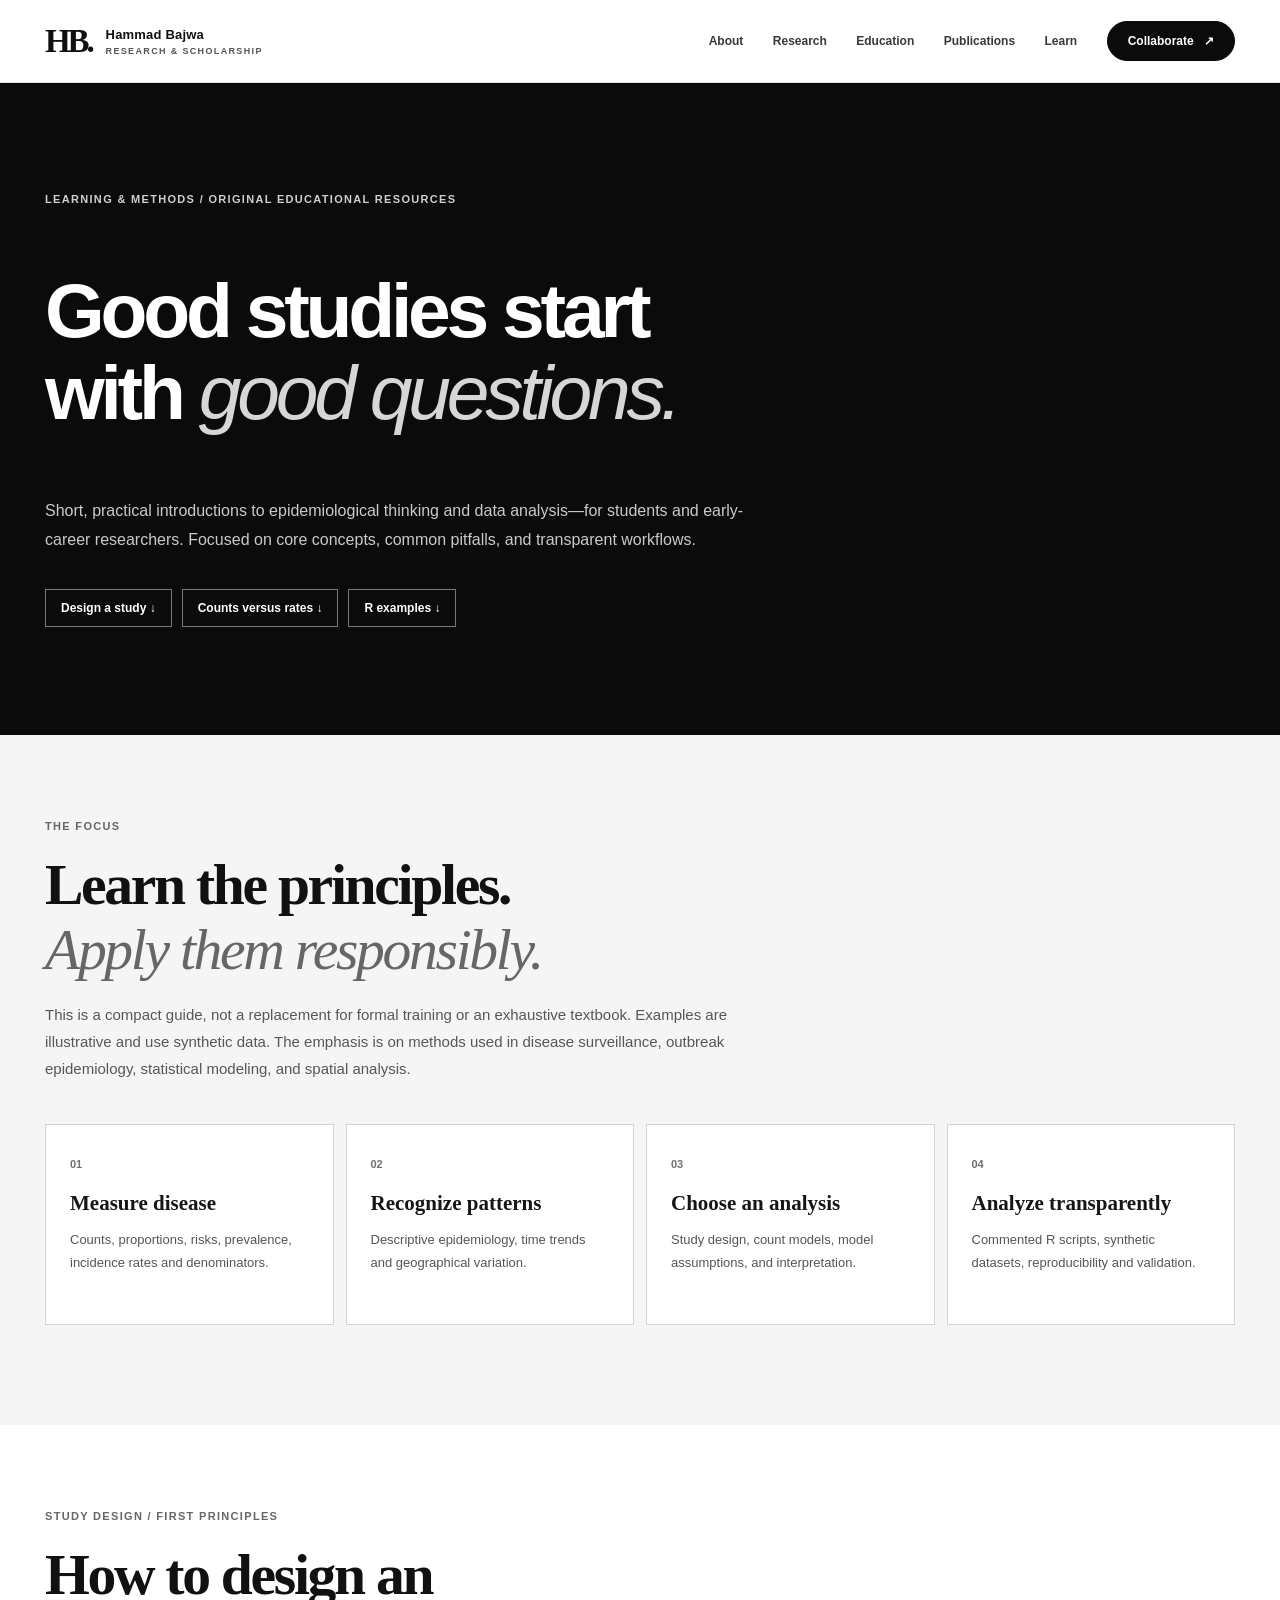
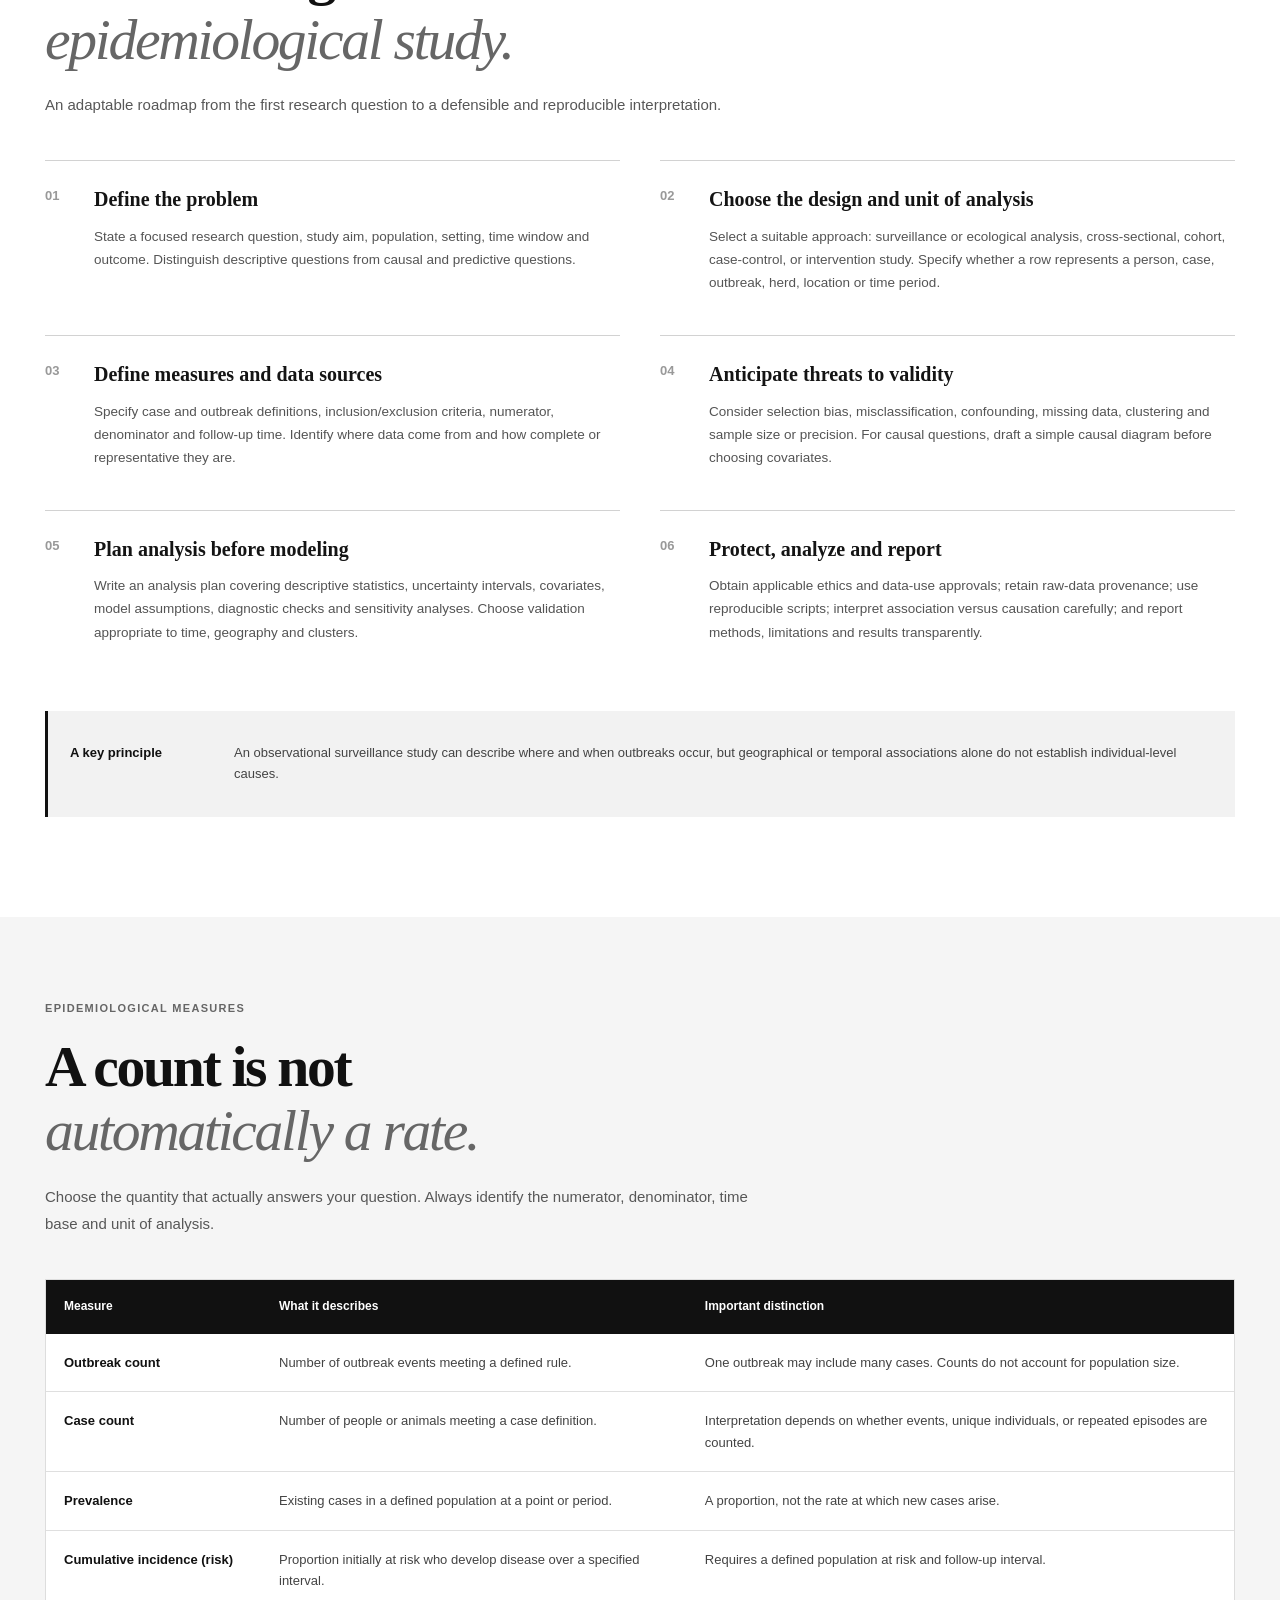
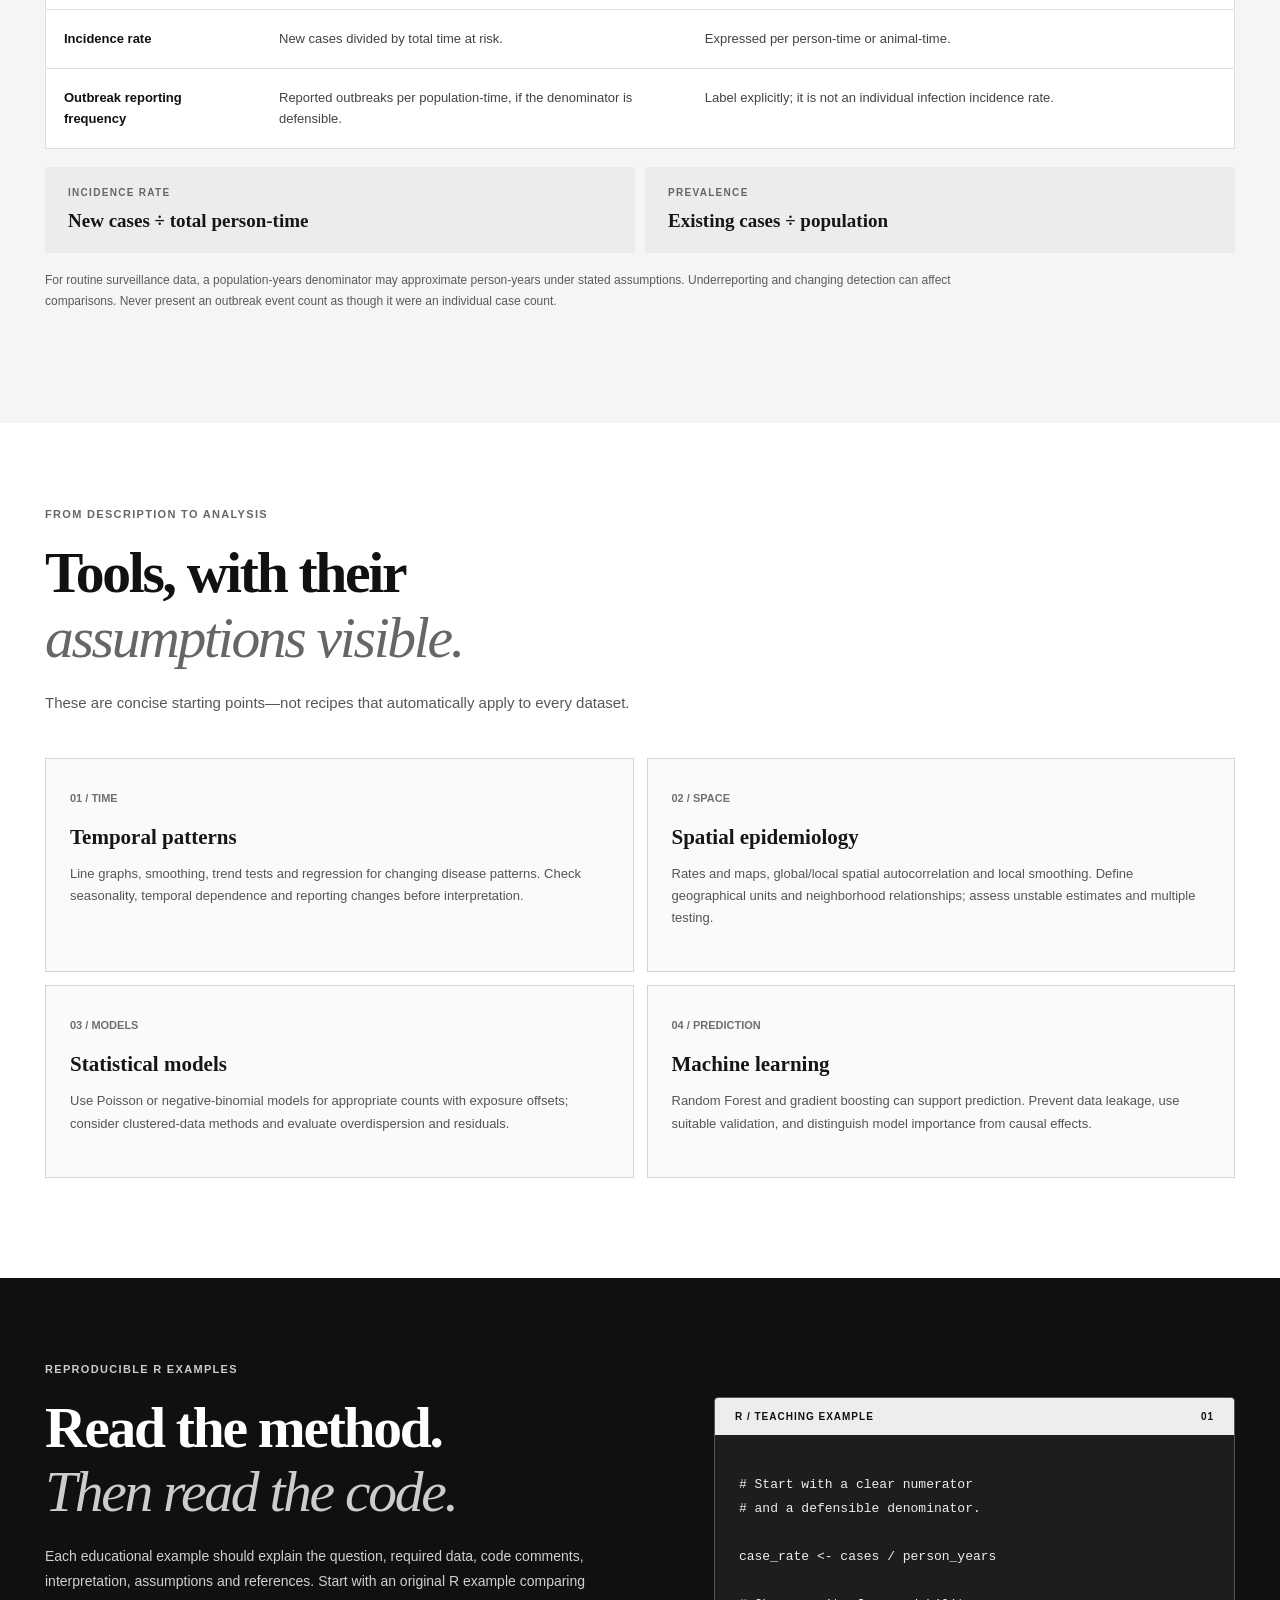
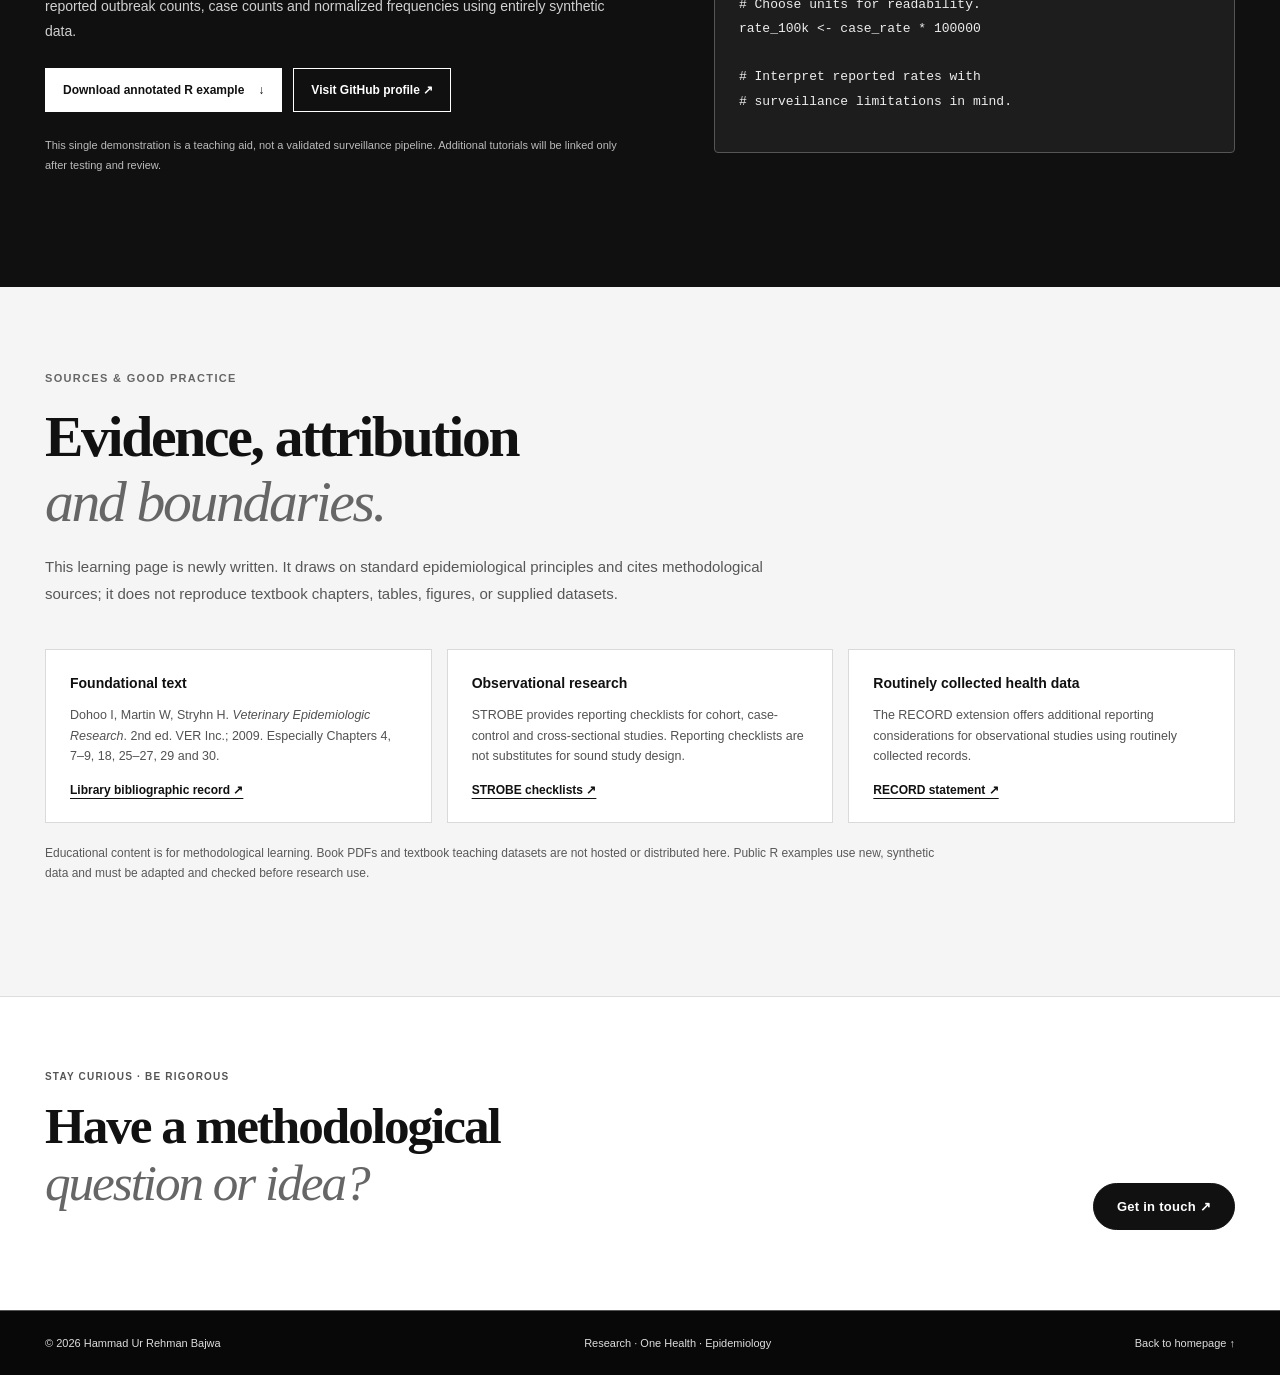
==== learning.html @ 62ce4855 "Add files via upload" ====
<!doctype html>
<html lang="en">
<head>
<meta charset="utf-8"><meta name="viewport" content="width=device-width, initial-scale=1">
<meta name="theme-color" content="#111111">
<meta name="description" content="An approachable guide to epidemiological study design, counts versus rates, disease surveillance, and reproducible R analysis, by Hammad Ur Rehman Bajwa.">
<title>Learning &amp; Methods | Hammad Ur Rehman Bajwa</title>
<link rel="icon" href="assets/favicon.svg" type="image/svg+xml"><link rel="stylesheet" href="styles.css"><script defer src="script.js"></script>
</head>
<body>
<a class="skip-link" href="#main">Skip to content</a>
<header class="site-header" id="top"><div class="container nav-inner"><a href="index.html" class="identity" aria-label="Hammad Bajwa, home"><span class="monogram">HB<span>.</span></span><span class="identity-copy"><strong>Hammad Bajwa</strong><small>Research &amp; Scholarship</small></span></a><button class="menu-toggle" type="button" aria-label="Open navigation" aria-expanded="false" aria-controls="site-nav"><span></span><span></span><span></span></button><nav class="site-nav" id="site-nav" aria-label="Main navigation"><a href="index.html#about">About</a><a href="index.html#expertise">Research</a><a href="index.html#education">Education</a><a href="index.html#publications">Publications</a><a href="learning.html" aria-current="page">Learn</a><a class="nav-cta" href="index.html#contact">Collaborate <span aria-hidden="true">↗</span></a></nav></div></header>
<main id="main">
<section class="learn-hero"><div class="container"><div class="learn-eyebrow">LEARNING &amp; METHODS / ORIGINAL EDUCATIONAL RESOURCES</div><h1>Good studies start<br>with <em>good questions.</em></h1><p>Short, practical introductions to epidemiological thinking and data analysis—for students and early-career researchers. Focused on core concepts, common pitfalls, and transparent workflows.</p><div class="learn-quicklinks"><a href="#study-design">Design a study ↓</a><a href="#measures">Counts versus rates ↓</a><a href="#r-resources">R examples ↓</a></div></div></section>
<section class="learn-section learn-intro" aria-labelledby="learn-scope"><div class="container"><div class="learn-section-heading"><span class="learn-kicker">THE FOCUS</span><h2 id="learn-scope">Learn the principles.<br><em>Apply them responsibly.</em></h2><p>This is a compact guide, not a replacement for formal training or an exhaustive textbook. Examples are illustrative and use synthetic data. The emphasis is on methods used in disease surveillance, outbreak epidemiology, statistical modeling, and spatial analysis.</p></div><div class="learn-topic-grid"><article><span>01</span><h3>Measure disease</h3><p>Counts, proportions, risks, prevalence, incidence rates and denominators.</p></article><article><span>02</span><h3>Recognize patterns</h3><p>Descriptive epidemiology, time trends and geographical variation.</p></article><article><span>03</span><h3>Choose an analysis</h3><p>Study design, count models, model assumptions, and interpretation.</p></article><article><span>04</span><h3>Analyze transparently</h3><p>Commented R scripts, synthetic datasets, reproducibility and validation.</p></article></div></div></section>
<section class="learn-section learn-design" id="study-design" aria-labelledby="design-title"><div class="container"><div class="learn-section-heading"><span class="learn-kicker">STUDY DESIGN / FIRST PRINCIPLES</span><h2 id="design-title">How to design an<br><em>epidemiological study.</em></h2><p>An adaptable roadmap from the first research question to a defensible and reproducible interpretation.</p></div><ol class="design-steps"><li><span class="step-index">01</span><div><h3>Define the problem</h3><p>State a focused research question, study aim, population, setting, time window and outcome. Distinguish descriptive questions from causal and predictive questions.</p></div></li><li><span class="step-index">02</span><div><h3>Choose the design and unit of analysis</h3><p>Select a suitable approach: surveillance or ecological analysis, cross-sectional, cohort, case-control, or intervention study. Specify whether a row represents a person, case, outbreak, herd, location or time period.</p></div></li><li><span class="step-index">03</span><div><h3>Define measures and data sources</h3><p>Specify case and outbreak definitions, inclusion/exclusion criteria, numerator, denominator and follow-up time. Identify where data come from and how complete or representative they are.</p></div></li><li><span class="step-index">04</span><div><h3>Anticipate threats to validity</h3><p>Consider selection bias, misclassification, confounding, missing data, clustering and sample size or precision. For causal questions, draft a simple causal diagram before choosing covariates.</p></div></li><li><span class="step-index">05</span><div><h3>Plan analysis before modeling</h3><p>Write an analysis plan covering descriptive statistics, uncertainty intervals, covariates, model assumptions, diagnostic checks and sensitivity analyses. Choose validation appropriate to time, geography and clusters.</p></div></li><li><span class="step-index">06</span><div><h3>Protect, analyze and report</h3><p>Obtain applicable ethics and data-use approvals; retain raw-data provenance; use reproducible scripts; interpret association versus causation carefully; and report methods, limitations and results transparently.</p></div></li></ol><div class="learn-note"><b>A key principle</b><p>An observational surveillance study can describe where and when outbreaks occur, but geographical or temporal associations alone do not establish individual-level causes.</p></div></div></section>
<section class="learn-section" id="measures" aria-labelledby="measures-title"><div class="container"><div class="learn-section-heading"><span class="learn-kicker">EPIDEMIOLOGICAL MEASURES</span><h2 id="measures-title">A count is not<br><em>automatically a rate.</em></h2><p>Choose the quantity that actually answers your question. Always identify the numerator, denominator, time base and unit of analysis.</p></div><div class="measure-table-wrap"><table class="measure-table"><thead><tr><th>Measure</th><th>What it describes</th><th>Important distinction</th></tr></thead><tbody><tr><td><b>Outbreak count</b></td><td>Number of outbreak events meeting a defined rule.</td><td>One outbreak may include many cases. Counts do not account for population size.</td></tr><tr><td><b>Case count</b></td><td>Number of people or animals meeting a case definition.</td><td>Interpretation depends on whether events, unique individuals, or repeated episodes are counted.</td></tr><tr><td><b>Prevalence</b></td><td>Existing cases in a defined population at a point or period.</td><td>A proportion, not the rate at which new cases arise.</td></tr><tr><td><b>Cumulative incidence (risk)</b></td><td>Proportion initially at risk who develop disease over a specified interval.</td><td>Requires a defined population at risk and follow-up interval.</td></tr><tr><td><b>Incidence rate</b></td><td>New cases divided by total time at risk.</td><td>Expressed per person-time or animal-time.</td></tr><tr><td><b>Outbreak reporting frequency</b></td><td>Reported outbreaks per population-time, if the denominator is defensible.</td><td>Label explicitly; it is not an individual infection incidence rate.</td></tr></tbody></table></div><div class="formula-strip"><div><span>INCIDENCE RATE</span><strong>New cases ÷ total person-time</strong></div><div><span>PREVALENCE</span><strong>Existing cases ÷ population</strong></div></div><p class="table-footnote">For routine surveillance data, a population-years denominator may approximate person-years under stated assumptions. Underreporting and changing detection can affect comparisons. Never present an outbreak event count as though it were an individual case count.</p></div></section>
<section class="learn-section learn-methods" id="methods"><div class="container"><div class="learn-section-heading"><span class="learn-kicker">FROM DESCRIPTION TO ANALYSIS</span><h2>Tools, with their<br><em>assumptions visible.</em></h2><p>These are concise starting points—not recipes that automatically apply to every dataset.</p></div><div class="learn-method-grid"><article><span>01 / TIME</span><h3>Temporal patterns</h3><p>Line graphs, smoothing, trend tests and regression for changing disease patterns. Check seasonality, temporal dependence and reporting changes before interpretation.</p></article><article><span>02 / SPACE</span><h3>Spatial epidemiology</h3><p>Rates and maps, global/local spatial autocorrelation and local smoothing. Define geographical units and neighborhood relationships; assess unstable estimates and multiple testing.</p></article><article><span>03 / MODELS</span><h3>Statistical models</h3><p>Use Poisson or negative-binomial models for appropriate counts with exposure offsets; consider clustered-data methods and evaluate overdispersion and residuals.</p></article><article><span>04 / PREDICTION</span><h3>Machine learning</h3><p>Random Forest and gradient boosting can support prediction. Prevent data leakage, use suitable validation, and distinguish model importance from causal effects.</p></article></div></div></section>
<section class="learn-section learn-r-section" id="r-resources"><div class="container learn-r-layout"><div><span class="learn-kicker">REPRODUCIBLE R EXAMPLES</span><h2>Read the method.<br><em>Then read the code.</em></h2><p>Each educational example should explain the question, required data, code comments, interpretation, assumptions and references. Start with an original R example comparing reported outbreak counts, case counts and normalized frequencies using entirely synthetic data.</p><div class="learn-r-actions"><a class="learn-download" href="learning/r/01_counts_and_rates.R" download>Download annotated R example <span aria-hidden="true">↓</span></a><a class="learn-secondary" href="https://github.com/hrbajwa" target="_blank" rel="noopener noreferrer">Visit GitHub profile ↗</a></div><p class="resource-caveat">This single demonstration is a teaching aid, not a validated surveillance pipeline. Additional tutorials will be linked only after testing and review.</p></div><div class="code-preview" aria-label="Illustrative R code"><div class="code-preview-head"><span>R / TEACHING EXAMPLE</span><span>01</span></div><pre><code># Start with a clear numerator
# and a defensible denominator.

case_rate <- cases / person_years

# Choose units for readability.
rate_100k <- case_rate * 100000

# Interpret reported rates with
# surveillance limitations in mind.</code></pre></div></div></section>
<section class="learn-section learn-references" id="references"><div class="container"><div class="learn-section-heading"><span class="learn-kicker">SOURCES &amp; GOOD PRACTICE</span><h2>Evidence, attribution<br><em>and boundaries.</em></h2><p>This learning page is newly written. It draws on standard epidemiological principles and cites methodological sources; it does not reproduce textbook chapters, tables, figures, or supplied datasets.</p></div><div class="ref-list"><div><b>Foundational text</b><p>Dohoo I, Martin W, Stryhn H. <i>Veterinary Epidemiologic Research</i>. 2nd ed. VER Inc.; 2009. Especially Chapters 4, 7–9, 18, 25–27, 29 and 30.</p><a href="https://library.rvc.ac.uk/Record/11034" target="_blank" rel="noopener noreferrer">Library bibliographic record ↗</a></div><div><b>Observational research</b><p>STROBE provides reporting checklists for cohort, case-control and cross-sectional studies. Reporting checklists are not substitutes for sound study design.</p><a href="https://www.strobe-statement.org/checklists/" target="_blank" rel="noopener noreferrer">STROBE checklists ↗</a></div><div><b>Routinely collected health data</b><p>The RECORD extension offers additional reporting considerations for observational studies using routinely collected records.</p><a href="https://equator-network.org/reporting-guidelines/record/index.html" target="_blank" rel="noopener noreferrer">RECORD statement ↗</a></div></div><p class="reference-boundary">Educational content is for methodological learning. Book PDFs and textbook teaching datasets are not hosted or distributed here. Public R examples use new, synthetic data and must be adapted and checked before research use.</p></div></section>
<section class="learn-end"><div class="container"><div><span>STAY CURIOUS · BE RIGOROUS</span><h2>Have a methodological<br><em>question or idea?</em></h2></div><a href="index.html#contact" class="button">Get in touch ↗</a></div></section>
</main><footer class="site-footer"><div class="container footer-inner"><span>© <span id="year">2026</span> Hammad Ur Rehman Bajwa</span><span>Research · One Health · Epidemiology</span><a href="index.html">Back to homepage ↑</a></div></footer>
</body></html>
---- styles.css ----
:root{--ink:#343434;--ink-dark:#262626;--sage:#6e6e6e;--accent:#c4c4c4;--lime:#e6e6e6;--cream:#f9f9f9;--cloud:#f0f0f0;--line:#e0e0e0;--muted:#777777;--serif:Georgia,'Iowan Old Style','Times New Roman',serif;--sans:Inter,'Aptos','Segoe UI',Arial,sans-serif;--max:1240px}
*,*::before,*::after{box-sizing:border-box}html{scroll-behavior:smooth;scroll-padding-top:92px}body{margin:0;color:var(--ink);background:var(--cream);font-family:var(--sans);-webkit-font-smoothing:antialiased}img,svg{max-width:100%}a{color:inherit;text-decoration:none}button{font:inherit}.container{width:min(calc(100% - 90px),var(--max));margin-inline:auto}::selection{background:#dedede;color:#303030}.skip-link{position:fixed;top:-100px;left:12px;z-index:100;background:white;color:var(--ink);padding:10px 15px}.skip-link:focus{top:12px}a:focus-visible,button:focus-visible{outline:3px solid #a8a8a8;outline-offset:3px}
.site-header{position:sticky;top:0;z-index:40;background:rgba(249,249,249,.94);border-bottom:1px solid #e6e6e6;backdrop-filter:blur(16px)}.nav-inner{height:82px;display:flex;align-items:center;justify-content:space-between;gap:25px}.identity{display:flex;align-items:center;gap:14px}.monogram{font:700 33px/1 var(--serif);letter-spacing:-.095em;color:var(--ink-dark)}.monogram span{color:#9b9b9b}.identity-copy{display:flex;flex-direction:column;gap:4px}.identity-copy strong{font-size:13px;letter-spacing:.015em}.identity-copy small{font-size:9px;letter-spacing:.15em;text-transform:uppercase;color:#8d8d8d;font-weight:700}.site-nav{display:flex;align-items:center;gap:clamp(18px,2.3vw,39px)}.site-nav a{font-size:12px;font-weight:650;color:#616161;transition:color .2s}.site-nav a:hover{color:#282828}.site-nav .nav-cta{padding:12px 20px;background:var(--ink);color:#ffffff;border-radius:100px}.nav-cta span{padding-left:7px}.menu-toggle{display:none;background:transparent;border:0;padding:10px}.menu-toggle span{display:block;width:22px;height:2px;margin:5px 0;background:#343434;border-radius:2px}
.hero{position:relative;overflow:hidden;background:linear-gradient(120deg,#f9f9f9 6%,#f4f4f4 100%)}.hero::before{content:"";width:790px;height:790px;border:1px solid rgba(110,110,110,.08);border-radius:50%;position:absolute;top:-430px;left:-450px}.hero-layout{display:grid;grid-template-columns:1.09fr .91fr;align-items:center;gap:clamp(38px,6vw,90px);padding:81px 0 68px;position:relative}.hero-text{position:relative;z-index:2}.eyebrow,.section-tag{display:flex;align-items:center;gap:12px;color:var(--sage);font-size:10px;letter-spacing:.17em;font-weight:800}.eyebrow{margin-bottom:31px}.small-asterisk{font-size:19px;color:#b1b1b1;line-height:1}.eyebrow-rule{height:1px;width:29px;background:#aaaaaa}.hero h1{margin:0 0 20px;font:400 clamp(54px,5.45vw,88px)/1.04 var(--serif);letter-spacing:-.055em;color:var(--ink-dark);white-space:nowrap}.hero h1 em{color:#858585;font-weight:400}.hero-role{display:flex;align-items:center;gap:10px;font-size:12px;font-weight:750;letter-spacing:.08em;text-transform:uppercase;color:#646464;margin:0 0 22px}.role-dot{background:#949494;width:4px;height:4px;border-radius:50%;flex-shrink:0}.hero-description{font-size:16px;line-height:1.82;color:#757575;max-width:530px;margin:0 0 30px}.hero-actions{display:flex;flex-wrap:wrap;gap:11px}.button{display:inline-flex;gap:23px;align-items:center;justify-content:center;font-size:12px;letter-spacing:.02em;font-weight:700;border-radius:100px;padding:15px 20px;transition:transform .2s,background .2s}.button:hover{transform:translateY(-2px)}.button.primary{color:#fdfdfd;background:var(--ink)}.button.primary:hover{background:#555555}.button.secondary{border:1px solid #cccccc;background:#ffffff70;color:#545454}.button.secondary:hover{background:white}.hero-appointment{margin-top:64px;padding-top:23px;display:flex;gap:13px;align-items:center;border-top:1px solid #e1e1e1;max-width:480px}.appointment-mark{height:33px;width:33px;border:1px solid #cfcfcf;background:#ececec;border-radius:50%;flex-shrink:0;position:relative}.appointment-mark::before{content:'✳';position:absolute;inset:0;display:grid;place-items:center;color:#929292;font-size:17px}.hero-appointment b{display:block;font-size:12px;font-weight:750;color:#444444}.hero-appointment small{display:block;font-size:11px;color:#818181;margin-top:6px}.hero-visual{height:min(40vw,555px);min-height:440px;position:relative}.portrait-frame{position:absolute;inset:18px 31px 9px 18px;margin:0;overflow:hidden;border-radius:190px 190px 18px 18px;background:#e0e0e0;box-shadow:0 22px 58px #36363620}.portrait-frame img{width:100%;height:100%;display:block;object-fit:cover;object-position:50% 42%;filter:saturate(.86)}.portrait-frame::after{content:"";position:absolute;inset:42% 0 0;background:linear-gradient(transparent 50%,rgba(28,28,28,.64) 100%);pointer-events:none}.portrait-frame figcaption{position:absolute;z-index:1;bottom:28px;left:28px;right:15px;color:white;font-size:9px;letter-spacing:.11em;font-weight:750;display:flex;align-items:center;gap:11px;text-shadow:0 1px 7px #343434}.caption-line{width:22px;height:1px;background:#e3e3e3;display:block}.photo-accent{position:absolute;z-index:0;border-radius:100%;border:1px solid #d2d2d2}.photo-accent-top{width:215px;height:215px;top:-37px;right:-28px}.photo-accent-bottom{width:200px;height:200px;bottom:-33px;left:-35px;background:#e9e9e9}.floating-seal{position:absolute;z-index:3;right:-14px;bottom:45px;width:110px;height:110px;border-radius:50%;display:flex;align-items:center;justify-content:center;flex-direction:column;gap:2px;background:#e6e6e6;border:6px solid #f5f5f5;color:#4d4d4d;box-shadow:0 10px 40px #45454518;transform:rotate(12deg);font-size:10px;font-weight:850;letter-spacing:.12em}.seal-star{font-size:17px;color:#8e8e8e;margin-top:2px}.hero-foot{display:flex;justify-content:space-between;padding:0 0 21px;color:#979797;font-size:9px;font-weight:800;letter-spacing:.17em}
.discipline-bar{background:var(--ink-dark);color:#eaeaea}.discipline-inner{min-height:68px;display:flex;align-items:center;justify-content:space-between;gap:15px}.discipline-inner>span:not(.mid-dot){text-transform:uppercase;font-size:10px;font-weight:750;letter-spacing:.08em;white-space:nowrap}.mid-dot{color:#a5a5a5;font-size:12px}
.section{padding:101px 0}.section-tag{margin-bottom:26px}.section-tag span{font:italic 15px/1 var(--serif);letter-spacing:0;color:#969696;border-bottom:1px solid #a6a6a6;padding-bottom:4px}h2{font:400 clamp(41px,4vw,62px)/1.12 var(--serif);letter-spacing:-.042em;margin:0;color:var(--ink-dark)}h2 em{font-weight:400;color:#919191}.split-intro{display:grid;grid-template-columns:.95fr 1fr;gap:clamp(55px,9vw,145px);align-items:start}.intro-copy{padding-top:17px}.intro-lead{font:400 clamp(22px,2vw,29px)/1.48 var(--serif);letter-spacing:-.015em;color:#4f4f4f;margin:0 0 23px}.intro-copy>p:last-child{max-width:565px;color:#7c7c7c;font-size:14px;line-height:1.95;margin:0}
.expertise-section{background:#f2f2f2;border-top:1px solid #ebebeb;border-bottom:1px solid #e6e6e6}.heading-row{display:flex;align-items:end;justify-content:space-between;gap:30px;margin-bottom:42px}.heading-row>p{font-size:13px;color:#888888;line-height:1.7;max-width:260px;margin:0 0 5px}.expertise-grid{display:grid;grid-template-columns:repeat(4,1fr);gap:13px}.field-card{border:1px solid #e5e5e5;border-radius:14px;background:#fcfcfc;padding:26px 23px 27px;min-height:263px;display:flex;flex-direction:column;transition:transform .2s,box-shadow .2s,border-color .2s}.field-card:hover{transform:translateY(-5px);border-color:#d3d3d3;box-shadow:0 14px 29px #33333310}.field-top{display:flex;justify-content:space-between;align-items:start;color:#9a9a9a;font-size:11px;font-weight:750;margin-bottom:38px}.field-symbol{font:400 30px/1 var(--serif);color:#9b9b9b}.field-card h3{font:400 23px/1.25 var(--serif);letter-spacing:-.015em;margin:0 0 16px;color:#424242}.field-card p{font-size:12px;line-height:1.85;color:#878787;margin:0;margin-top:auto}
.education-section{background:#fafafa}.education-layout{display:grid;grid-template-columns:.77fr 1.4fr;gap:clamp(55px,9vw,125px)}.education-heading>p{max-width:300px;font-size:14px;color:#878787;line-height:1.85;margin:24px 0 0}.edu-decoration{display:flex;gap:8px;margin-top:55px;align-items:end}.edu-decoration span{display:block;width:10px;height:10px;border-radius:50%;background:#c3c3c3}.edu-decoration span:nth-child(2){width:14px;height:14px;background:#a5a5a5}.edu-decoration span:nth-child(3){width:21px;height:21px;background:#7c7c7c}.degrees{border-top:1px solid #d7d7d7}.degree{display:grid;grid-template-columns:76px 1fr 22px;gap:21px;align-items:start;padding:32px 2px;border-bottom:1px solid #d7d7d7}.degree-year{background:#ececec;padding:8px 11px;border-radius:100px;font-size:11px;font-weight:800;letter-spacing:.05em;color:#6a6a6a;text-align:center}.degree h3{font:400 clamp(20px,1.8vw,27px)/1.29 var(--serif);letter-spacing:-.02em;color:#454545;margin:0 0 11px}.degree h3 span{color:#7f7f7f}.degree p{font-size:12px;line-height:1.6;margin:0;color:#818181}.degree p span{color:#aaaaaa}.degree-arrow{font-size:20px;color:#a5a5a5;text-align:right}
.publications-section{background:#f3f3f3}.publication-grid{display:grid;grid-template-columns:repeat(3,1fr);gap:14px}.publication-card{min-height:268px;padding:27px;border-radius:14px;background:#fcfcfc;border:1px solid #e6e6e6;display:flex;flex-direction:column;transition:transform .2s,border-color .2s,box-shadow .2s}.publication-card:hover{transform:translateY(-4px);border-color:#cdcdcd;box-shadow:0 11px 24px #40404012}.pub-header{display:flex;align-items:start;justify-content:space-between;gap:11px;font-size:9px;font-weight:800;letter-spacing:.10em;color:#959595;margin-bottom:49px}.pub-arrow{font-size:21px;font-weight:400;line-height:.7;color:#656565}.publication-card h3{font:400 23px/1.3 var(--serif);letter-spacing:-.017em;color:#434343;margin:0 0 22px}.publication-card p{font-size:12px;color:#7f7f7f;line-height:1.7;margin:auto 0 0}.publication-card p span{color:#a6a6a6}.all-papers{margin-top:28px;display:flex;justify-content:space-between;align-items:center;gap:20px}.all-papers>span{font-size:11px;color:#9c9c9c}.all-papers a{font-size:12px;font-weight:750;color:#5d5d5d;border-bottom:1px solid #b3b3b3;padding-bottom:7px}
.contact-section{background:var(--ink-dark);color:#f0f0f0;padding:95px 0;position:relative;overflow:hidden}.contact-section::after{content:"";position:absolute;width:580px;height:580px;border-radius:50%;border:1px solid #9e9e9e35;right:-250px;top:-275px;pointer-events:none}.contact-layout{display:grid;grid-template-columns:1.2fr .75fr;gap:clamp(60px,11vw,155px);position:relative;z-index:1}.section-tag.light{color:#cdcdcd}.section-tag.light span{color:#cdcdcd}.contact-section h2{color:#f8f8f8}.contact-section h2 em{color:#c8c8c8}.contact-section p:not(.connect-label){margin:21px 0 31px;color:#bebebe;line-height:1.8;font-size:13px}.contact-email{font:400 clamp(22px,2.7vw,37px) var(--serif);letter-spacing:-.015em;color:#e8e8e8;border-bottom:1px solid #a2a2a2;padding-bottom:8px;display:inline-flex;gap:15px}.contact-email span{font-size:18px;align-self:center}.connect-label{margin:5px 0 15px!important;color:#9f9f9f!important;font-size:10px!important;letter-spacing:.16em;font-weight:800}.connect-right a{display:flex;justify-content:space-between;align-items:center;border-bottom:1px solid #69696975;padding:17px 0;font-size:15px;color:#e3e3e3;transition:color .2s}.connect-right a:hover{color:#c8c8c8}.connect-right a span{font-size:19px;color:#a5a5a5}.site-footer{background:#202020;color:#9e9e9e;padding:26px 0}.footer-inner{display:flex;align-items:center;justify-content:space-between;gap:20px;font-size:11px}.footer-inner a{color:#dfdfdf}
@media(max-width:1100px){.container{width:calc(100% - 70px)}.hero h1{font-size:clamp(50px,5.6vw,69px)}.hero-layout{gap:25px}.expertise-grid{grid-template-columns:repeat(2,1fr)}.field-card{min-height:220px}.field-top{margin-bottom:18px}}
@media(max-width:800px){.nav-inner{height:71px}.menu-toggle{display:block}.site-nav{display:none;position:absolute;top:71px;left:0;right:0;padding:15px 35px 25px;background:#f9f9f9;border-bottom:1px solid #e5e5e5;box-shadow:0 18px 24px #28282813;flex-direction:column;align-items:stretch;gap:0}.site-nav.is-open{display:flex}.site-nav a{padding:14px 5px;border-bottom:1px solid #eaeaea;font-size:14px}.site-nav .nav-cta{border-radius:0;background:none;color:var(--ink);padding:14px 5px}.hero-layout{grid-template-columns:1fr;gap:35px;padding-top:56px}.hero h1{font-size:clamp(57px,10vw,80px)}.hero-appointment{margin-top:35px}.hero-visual{max-width:520px;width:100%;height:525px;margin:0 auto}.split-intro,.education-layout,.contact-layout{grid-template-columns:1fr;gap:40px}.intro-copy{padding:0}.section{padding:72px 0}.education-heading>p{margin:18px 0 0}.edu-decoration{display:none}.heading-row{align-items:start;flex-direction:column;gap:16px}.heading-row>p{max-width:none}.publication-grid{grid-template-columns:1fr}.publication-card{min-height:195px}.pub-header{margin-bottom:20px}.contact-section{padding:75px 0}.discipline-inner{flex-wrap:wrap;justify-content:center;padding:18px 0}.all-papers{align-items:start;flex-direction:column}}
@media(max-width:520px){.container{width:calc(100% - 38px)}.identity-copy small{font-size:8px}.hero-layout{padding-top:42px;gap:25px}.eyebrow{font-size:9px;gap:8px;margin-bottom:25px}.hero h1{font-size:clamp(45px,11.6vw,67px)}.hero-role{font-size:10px;flex-wrap:wrap}.hero-description{font-size:14px}.hero-actions{gap:8px}.button{font-size:11px;padding:13px 16px;gap:10px}.hero-visual{height:400px;min-height:0;max-width:390px}.portrait-frame{inset:10px 18px 3px 7px;border-radius:140px 140px 13px 13px}.portrait-frame figcaption{font-size:7px;left:18px;bottom:22px}.floating-seal{width:79px;height:79px;font-size:8px;right:-10px;bottom:36px;border-width:4px}.seal-star{font-size:13px}.photo-accent-bottom{width:140px;height:140px;left:-15px}.photo-accent-top{width:140px;height:140px;right:-12px}.hero-foot{font-size:8px}.discipline-inner{gap:10px 12px}.discipline-inner>span:not(.mid-dot){font-size:8px}.mid-dot{font-size:8px}.section{padding:62px 0}.section-tag{font-size:9px}h2{font-size:clamp(38px,10.5vw,49px)}.intro-lead{font-size:22px}.intro-copy>p:last-child{font-size:13px}.expertise-grid{grid-template-columns:1fr}.field-card{min-height:0;padding:23px}.field-card h3{font-size:24px}.field-top{margin-bottom:16px}.degree{grid-template-columns:1fr 20px;gap:11px;padding:24px 0}.degree-year{grid-column:1 / -1;width:max-content}.degree h3{font-size:23px}.publication-card{padding:24px}.publication-card h3{font-size:23px}.contact-email{font-size:clamp(20px,6.5vw,29px)}.footer-inner{flex-wrap:wrap;justify-content:start;gap:10px 18px}.footer-inner>span:nth-child(2){display:none}}
@media(prefers-reduced-motion:reduce){html{scroll-behavior:auto}*,*::before,*::after{transition-duration:.01ms!important}}

/* Collaboration-focused contact panel — version 4 */
.hero-role{letter-spacing:.05em;line-height:1.5;flex-wrap:wrap}
.hero-description{max-width:540px}
.hero-actions .button.primary{max-width:100%}
.contact-section{padding:98px 0 106px}
.contact-section::after{right:-350px;top:-345px}
.collab-heading{display:flex;justify-content:space-between;align-items:center;gap:24px;position:relative;z-index:1;margin-bottom:43px}
.collab-heading .section-tag{margin-bottom:22px}
.collab-heading p{font-size:14px!important;max-width:550px;margin:20px 0 0!important;color:#cbcbcb!important}
.collab-head-mark{font:400 123px/1 var(--serif);color:#a6a6a6;opacity:.4;padding-right:85px}
.collab-grid{display:grid;grid-template-columns:minmax(0,1.15fr) minmax(290px,.72fr);gap:clamp(36px,6vw,85px);align-items:start;position:relative;z-index:1}
.contact-form{background:#f9f9f9;color:var(--ink);padding:clamp(24px,3.4vw,42px);border-radius:20px;box-shadow:0 24px 55px #1515153d}
.form-intro{display:flex;justify-content:space-between;gap:18px;align-items:center;color:#717171;font-size:10px;letter-spacing:.16em;font-weight:850;margin-bottom:28px}
.form-intro span:last-child{color:#b0b0b0}
.form-row{display:grid;grid-template-columns:1fr 1fr;gap:17px}
.form-field{display:flex;flex-direction:column;gap:9px;margin-bottom:20px}
.form-field label{color:#555555;font-size:12px;font-weight:750}
.form-field input,.form-field textarea{display:block;width:100%;font:400 14px/1.5 var(--sans);color:#404040;background:#ffffff;border:1px solid #dbdbdb;border-radius:10px;padding:14px 15px;outline:0;transition:border-color .18s,box-shadow .18s}
.form-field input::placeholder,.form-field textarea::placeholder{color:#a5a5a5}
.form-field input:focus,.form-field textarea:focus{border-color:#8e8e8e;box-shadow:0 0 0 3px #bbbbbb3b}
.form-field textarea{min-height:148px;resize:vertical}
.form-honeypot{position:absolute!important;left:-10000px!important;top:auto!important;width:1px!important;height:1px!important;opacity:0!important}
.form-submit-row{display:flex;align-items:center;justify-content:space-between;gap:15px;flex-wrap:wrap}
.form-submit{cursor:pointer;display:inline-flex;align-items:center;justify-content:center;gap:22px;background:#353535;border:0;color:#ffffff;font:750 13px var(--sans);padding:15px 21px;border-radius:100px;transition:background .2s,transform .2s}
.form-submit:hover{background:#5c5c5c;transform:translateY(-2px)}
.form-submit-row p{color:#959595!important;font-size:10px!important;max-width:208px;line-height:1.5!important;margin:0!important}
.contact-side{padding-top:24px}
.contact-overline{font:800 10px/1.4 var(--sans)!important;letter-spacing:.17em;color:#adadad!important;margin:0 0 19px!important}
.direct-email{font:400 clamp(20px,2.4vw,30px)/1.3 var(--serif);letter-spacing:-.02em;display:flex;gap:10px;align-items:center;width:max-content;max-width:100%;overflow-wrap:anywhere;color:#efefef;border-bottom:1px solid #949494;padding-bottom:13px}
.direct-email span{font:400 18px var(--sans);color:#c1c1c1}
.contact-side .side-note{margin:22px 0 42px!important;max-width:350px;color:#bfbfbf!important;font-size:13px!important;line-height:1.85!important}
.contact-socials a{display:flex;justify-content:space-between;align-items:center;gap:18px;color:#eaeaea;border-bottom:1px solid #99999949;padding:15px 1px;font-size:13px;transition:color .15s}
.contact-socials a:hover{color:#cecece}
.contact-socials a span{font-size:17px;color:#b7b7b7}
@media(max-width:800px){.collab-grid{grid-template-columns:1fr;gap:38px}.contact-side{padding:5px 4px 0}.contact-section{padding:72px 0 80px}.collab-head-mark{font-size:90px;padding-right:0}.contact-side .side-note{max-width:550px}}
@media(max-width:520px){.hero-actions .button.primary{font-size:11px;gap:9px;white-space:normal}.hero-role{font-size:10px;line-height:1.65}.collab-heading{margin-bottom:30px}.collab-head-mark{display:none}.collab-heading h2{font-size:clamp(38px,10vw,48px)}.contact-form{padding:24px 20px;border-radius:16px}.form-row{grid-template-columns:1fr;gap:0}.form-intro{margin-bottom:24px}.form-submit-row{align-items:stretch}.form-submit{width:100%}.form-submit-row p{max-width:none!important}.direct-email{font-size:clamp(20px,5.8vw,27px)}}


/* Edition 5 — high-contrast, strictly monochrome academic portfolio */
:root{--ink:#121212;--ink-dark:#070707;--sage:#515151;--accent:#d8d8d8;--lime:#e7e7e7;--cream:#fff;--cloud:#f4f4f4;--line:#d8d8d8;--muted:#555}
body{background:#fff;color:#101010}
::selection{background:#1a1a1a;color:#fff}
a:focus-visible,button:focus-visible,input:focus-visible,textarea:focus-visible{outline:2px solid #666;outline-offset:3px}
.site-header{background:rgba(255,255,255,.97);border-color:#e0e0e0}
.monogram,.identity-copy strong{color:#101010}.monogram span{color:#101010}.identity-copy small{color:#555}
.site-nav a{color:#393939}.site-nav a:hover{color:#000}.site-nav .nav-cta{background:#0b0b0b;color:#fff;border:1px solid #0b0b0b}
.site-nav .nav-cta:hover{background:#fff;color:#000}
.menu-toggle span{background:#000}
/* Big typographic black hero with a monochrome editorial portrait */
.hero{background:#0c0c0c;color:#fff;border-bottom:1px solid #fff}
.hero::before{border-color:rgba(255,255,255,.12);width:730px;height:730px;top:-440px;left:-420px}
.hero::after{content:'';position:absolute;right:2vw;bottom:-280px;width:480px;height:480px;border:1px solid rgba(255,255,255,.11);border-radius:50%;pointer-events:none}
.hero-layout{padding:89px 0 66px;grid-template-columns:1.08fr .92fr;gap:clamp(34px,5vw,76px)}
.hero h1{color:#fff;font-size:clamp(54px,5.3vw,82px);white-space:normal;letter-spacing:-.055em}
.hero h1 em{color:#f6f6f6}
.eyebrow{color:#ddd}.small-asterisk{color:#fff}.eyebrow-rule{background:#aaa}
.hero-role{color:#fff;font-size:12px;letter-spacing:.04em;font-weight:750;margin-bottom:24px}
.role-dot{background:#fff}
.hero-description{font-size:15px;line-height:1.85;color:#d8d8d8;max-width:550px}
.hero-actions .button.primary{background:#fff;color:#070707;border:1px solid #fff;font-size:12px}
.hero-actions .button.primary:hover{background:#e4e4e4}
.hero-actions .button.secondary{color:#fff;border:1px solid #777;background:transparent}
.hero-actions .button.secondary:hover{background:#272727;color:#fff}
.hero-appointment{border-color:#454545;margin-top:52px}
.appointment-mark{background:#111;border-color:#dedede}.appointment-mark::before{color:#fff}
.hero-appointment b{color:#f6f6f6;font-weight:650;font-size:12px}
.hero-foot{color:#b4b4b4}
.hero-visual{height:min(41vw,550px)}
.portrait-frame{border-radius:8px;inset:14px 15px 12px 15px;background:#333;border:1px solid #777;box-shadow:18px 18px 0 #262626}
.portrait-frame img{filter:grayscale(1) contrast(1.06);object-position:50% 42%}
.portrait-frame::after{background:linear-gradient(transparent 50%,rgba(0,0,0,.7) 100%)}
.portrait-frame figcaption{color:#fff;font-size:9px}
.caption-line{background:#fff}
.photo-accent{border-color:#666}.photo-accent-top{background:transparent}.photo-accent-bottom{background:transparent;border-color:#555}
.floating-seal{color:#111;background:#fff;border:6px solid #151515;box-shadow:none;transform:rotate(9deg)}
.seal-star{color:#111}
.discipline-bar{background:#fff;color:#111;border-bottom:1px solid #d8d8d8}
.discipline-inner>span:not(.mid-dot){color:#222}.mid-dot{color:#777}
.section{padding-top:100px;padding-bottom:100px}
.section-tag{color:#444}.section-tag span{color:#111;border-color:#111}
h2{color:#111}h2 em{color:#545454}
.about{background:#fff}.intro-lead{color:#1e1e1e}.intro-copy>p:last-child{color:#555}
.expertise-section{background:#f4f4f4;border-top:1px solid #ddd;border-bottom:1px solid #ddd}
.heading-row>p{color:#555}
.field-card{background:#fff;border:1px solid #d1d1d1;border-radius:5px;min-height:255px}
.field-card:hover{border-color:#222;box-shadow:0 12px 25px #00000011}
.field-top,.field-symbol{color:#282828}.field-card h3{color:#101010}.field-card p{color:#535353}
.education-section{background:#fff}.education-heading>p{color:#535353}
.edu-decoration span,.edu-decoration span:nth-child(2),.edu-decoration span:nth-child(3){background:#242424}
.degrees,.degree{border-color:#d1d1d1}.degree-year{background:#111;color:#fff;border-radius:3px}
.degree h3,.degree h3 span{color:#111}.degree p,.degree p span{color:#545454}.degree-arrow{color:#8e8e8e}
.publications-section{background:#f5f5f5}
.publication-card{border-radius:5px;background:#fff;border:1px solid #d4d4d4}
.publication-card:hover{border-color:#111;box-shadow:0 13px 28px #00000014}
.pub-header{color:#535353}.pub-arrow{color:#151515}.publication-card h3{color:#111}.publication-card p{color:#444}.publication-card p span{color:#666}
.all-papers{border-color:#d1d1d1}.all-papers,.all-papers a{color:#333}
/* Pure black collaboration section / white form */
.contact-section{background:#080808;color:#fff;border-top:1px solid #000}
.contact-section::before,.contact-section::after{border-color:#393939;background:none}
.contact-section h2{color:#fff}.contact-section h2 em{color:#fff}
.contact-section .section-tag{color:#dedede}.contact-section .section-tag span{color:#fff;border-color:#fff}
.collab-heading p{color:#cfcfcf!important;font-size:14px!important}
.collab-head-mark{color:#f1f1f1;opacity:.23}
.contact-form{color:#111;background:#fff;border-radius:6px;box-shadow:0 19px 52px #00000044}
.form-intro{color:#222}.form-intro span:last-child{color:#737373}
.form-field label{color:#222}
.form-field input,.form-field textarea{background:#fff;color:#111;border:1px solid #aaa;border-radius:3px}
.form-field input::placeholder,.form-field textarea::placeholder{color:#777}
.form-field input:focus,.form-field textarea:focus{border-color:#111;box-shadow:0 0 0 2px #44444422}
.form-submit{background:#090909;color:#fff;border:1px solid #090909;border-radius:3px}
.form-submit:hover{background:#444}
.form-submit-row p{color:#626262!important;font-size:10px!important}
.contact-overline{color:#b5b5b5!important}
.direct-email{color:#fff;border-color:#555}.direct-email span{color:#eee}
.contact-side .side-note{color:#bcbcbc!important}
.contact-socials a{color:#f3f3f3;border-color:#555}.contact-socials a:hover{color:#bcbcbc}.contact-socials a span{color:#ddd}
.site-footer{background:#080808;color:#d8d8d8;border-top:1px solid #555}
.footer-inner,.footer-inner a{color:#ddd}
@media(max-width:980px){
 .site-nav.is-open{background:#fff;color:#111;border:1px solid #ddd}
 .site-nav a{border-color:#ddd}.site-nav .nav-cta{background:#111;color:#fff;border-radius:4px;padding:12px}
 .hero-layout{padding-top:70px}
 .hero-visual{max-width:530px}
}
@media(max-width:520px){
 .hero-layout{padding-top:45px;gap:28px}
 .hero h1{font-size:clamp(44px,11.4vw,63px)}
 .hero-role{font-size:10.5px}
 .hero-description{font-size:14px}
 .hero-visual{height:400px}
 .portrait-frame{inset:10px 14px 12px 8px;border-radius:6px}
 .floating-seal{background:#fff;color:#111;border-color:#111}
 .contact-section{padding:68px 0 76px}
 .collab-heading h2{font-size:clamp(40px,10vw,51px)}
 .contact-form{border-radius:4px}
}


/* Learning & Methods — clear, editorial, strictly monochrome. */
.learning-teaser{background:#fff;border-top:1px solid #d9d9d9}
.learning-teaser-inner{display:grid;grid-template-columns:1fr .9fr;gap:clamp(35px,6vw,90px);align-items:center}
.learning-teaser h2{font-size:clamp(40px,4vw,62px);line-height:1.06;margin:20px 0}
.learning-teaser h2 em{font-weight:400}
.learning-teaser-inner>div:first-child>p{color:#555;max-width:540px;font-size:15px;line-height:1.75;margin:0 0 25px}
.learning-button{background:#111;color:#fff!important;border:1px solid #111;padding:16px 24px;font-size:13px;display:inline-flex;gap:20px;align-items:center}
.learning-button:hover{background:#333}
.teaser-tiles{border-top:1px solid #111}
.teaser-tiles span{padding:22px 6px;display:flex;gap:20px;align-items:center;border-bottom:1px solid #d5d5d5;font-size:15px;font-weight:600}
.teaser-tiles b{font:700 12px var(--sans);color:#888;min-width:24px}
.learn-hero{padding:110px 0 108px;background:#0b0b0b;color:#fff}
.learn-eyebrow,.learn-kicker{display:block;font:750 11px var(--sans);letter-spacing:.12em}
.learn-eyebrow{color:#cfcfcf;margin-bottom:25px}
.learn-hero h1{color:#fff;font-size:clamp(46px,6vw,83px);line-height:1.07;letter-spacing:-.055em;max-width:1000px}
.learn-hero h1 em{font-weight:400;color:#d6d6d6}
.learn-hero p{max-width:735px;color:#cacaca;line-height:1.8;font-size:16px;margin:28px 0 35px}
.learn-quicklinks{display:flex;gap:10px;flex-wrap:wrap}
.learn-quicklinks a{border:1px solid #777;padding:11px 15px;color:#fff;font:650 12px var(--sans)}
.learn-quicklinks a:hover{background:#fff;color:#111}
.learn-section{padding:85px 0 100px}
.learn-section-heading{max-width:770px;margin-bottom:42px}
.learn-kicker{color:#666;margin-bottom:21px}
.learn-section h2,.learn-end h2{font-size:clamp(38px,4.5vw,61px);letter-spacing:-.04em;line-height:1.12;font-family:var(--serif);margin:0 0 19px;font-weight:600}
.learn-section h2 em,.learn-end h2 em{font-weight:400;color:#666}
.learn-section-heading>p{color:#575757;font-size:15px;line-height:1.8;max-width:720px}
.learn-intro{background:#f5f5f5}
.learn-topic-grid{display:grid;grid-template-columns:repeat(4,minmax(0,1fr));gap:12px}
.learn-topic-grid article,.learn-method-grid article{background:#fff;border:1px solid #d4d4d4;padding:29px 24px;min-height:201px}
.learn-topic-grid article>span,.learn-method-grid article>span{color:#707070;font:750 11px var(--sans)}
.learn-topic-grid h3,.learn-method-grid h3{font:700 21px/1.24 var(--serif);margin:18px 0 11px;color:#161616}
.learn-topic-grid p,.learn-method-grid p{color:#555;line-height:1.7;font-size:13px}
.learn-design{background:#fff}
.design-steps{list-style:none;margin:0;padding:0;display:grid;grid-template-columns:repeat(2,minmax(0,1fr));gap:0 40px}
.design-steps li{display:flex;gap:21px;padding:27px 0;border-top:1px solid #d2d2d2}
.step-index{color:#999;font:750 13px var(--sans);flex:0 0 28px}
.design-steps h3{font-size:20px;font-family:var(--serif);margin:0 0 8px;color:#141414}
.design-steps p{color:#545454;line-height:1.72;font-size:13.5px}
.learn-note{display:flex;gap:24px;align-items:baseline;background:#f2f2f2;border-left:3px solid #111;padding:19px 22px;margin-top:27px}
.learn-note b{flex:0 0 140px;font-size:13px}
.learn-note p{font-size:13px;line-height:1.6;color:#444}
#measures{background:#f5f5f5}
.measure-table-wrap{overflow-x:auto;border:1px solid #ddd;background:#fff}
.measure-table{border-collapse:collapse;width:100%;font-size:13px;line-height:1.65}
.measure-table th{text-align:left;background:#111;color:white;padding:17px 18px;min-width:178px;font-size:12px}
.measure-table td{vertical-align:top;padding:18px;border-bottom:1px solid #dfdfdf;color:#434343}
.measure-table td:first-child{color:#111}
.measure-table tr:last-child td{border-bottom:0}
.formula-strip{display:grid;grid-template-columns:1fr 1fr;gap:10px;margin-top:18px}
.formula-strip>div{display:flex;flex-direction:column;gap:10px;background:#ececec;padding:20px 23px}
.formula-strip span{font:750 10px var(--sans);letter-spacing:.13em;color:#666}
.formula-strip strong{font:600 19px/1.35 var(--serif);color:#161616}
.table-footnote{color:#5b5b5b;font-size:12px;line-height:1.7;max-width:970px;margin-top:17px}
.learn-methods{background:#fff}
.learn-method-grid{display:grid;grid-template-columns:repeat(2,1fr);gap:13px}
.learn-method-grid article{background:#fafafa;min-height:184px}
.learn-r-section{background:#101010;color:#fff}
.learn-r-layout{display:grid;grid-template-columns:1fr .88fr;gap:clamp(35px,6vw,85px);align-items:center}
.learn-r-section .learn-kicker{color:#ccc}
.learn-r-section h2{color:#fff}
.learn-r-section h2 em{color:#ccc}
.learn-r-section p{color:#d0d0d0;font-size:14px;line-height:1.8;max-width:630px}
.learn-r-actions{display:flex;gap:11px;flex-wrap:wrap;margin:24px 0}
.learn-download,.learn-secondary{display:inline-flex;gap:14px;align-items:center;padding:14px 17px;font-weight:700;font-size:12px;border:1px solid #fff}
.learn-download{background:#fff;color:#111}
.learn-download:hover{background:#d8d8d8}
.learn-secondary{color:#fff}
.learn-secondary:hover{background:#333}
.learn-r-section .resource-caveat{font-size:11px;color:#bbb}
.code-preview{border:1px solid #555;background:#1d1d1d;border-radius:4px;overflow:hidden}
.code-preview-head{background:#ededed;color:#111;display:flex;justify-content:space-between;padding:13px 20px;font:750 10px var(--sans);letter-spacing:.1em}
.code-preview pre{white-space:pre-wrap;overflow-wrap:anywhere;color:#ededed;padding:25px 24px;font:13px/1.85 Consolas,'Courier New',monospace}
.learn-references{background:#f5f5f5}
.ref-list{display:grid;grid-template-columns:repeat(3,1fr);gap:15px}
.ref-list>div{background:white;border:1px solid #dadada;padding:24px}
.ref-list b{font-size:14px}
.ref-list p{margin:13px 0;color:#525252;line-height:1.65;font-size:12.5px}
.ref-list a{color:#111;font-weight:650;font-size:12px;text-decoration:underline;text-underline-offset:4px}
.reference-boundary{margin-top:20px;max-width:900px;color:#595959;font-size:12px;line-height:1.7}
.learn-end{background:#fff;border-top:1px solid #ddd;padding:69px 0 80px}
.learn-end>.container{display:flex;justify-content:space-between;align-items:end;gap:25px}
.learn-end span{font-size:10px;letter-spacing:.12em;font-weight:800;color:#555}
.learn-end h2{margin-top:13px;font-size:clamp(32px,4vw,55px)}
.learn-end a.button{padding:15px 23px;border:1px solid #111;background:#111;color:#fff;white-space:nowrap;font-size:13px}
@media(max-width:960px){.learning-teaser-inner,.learn-r-layout{grid-template-columns:1fr}.learn-topic-grid{grid-template-columns:repeat(2,1fr)}.ref-list{grid-template-columns:1fr 1fr}.learn-hero{padding:80px 0}}
@media(max-width:650px){.learning-teaser-inner,.design-steps,.learn-method-grid,.formula-strip,.ref-list{grid-template-columns:1fr}.learn-topic-grid{grid-template-columns:1fr 1fr}.learn-section{padding:66px 0}.learn-hero{padding:67px 0 77px}.learn-hero p{font-size:14px}.learn-note{display:block}.learn-note p{margin-top:8px}.learn-end>.container{display:block}.learn-end a{margin-top:20px}.teaser-tiles span{font-size:13px}}
@media(max-width:420px){.learn-topic-grid{grid-template-columns:1fr}.learn-topic-grid article{min-height:0}.learn-hero h1{font-size:42px}.learn-r-section .learn-r-actions{display:grid}.learn-r-section .learn-r-actions>a{justify-content:center}.design-steps li{gap:15px}}
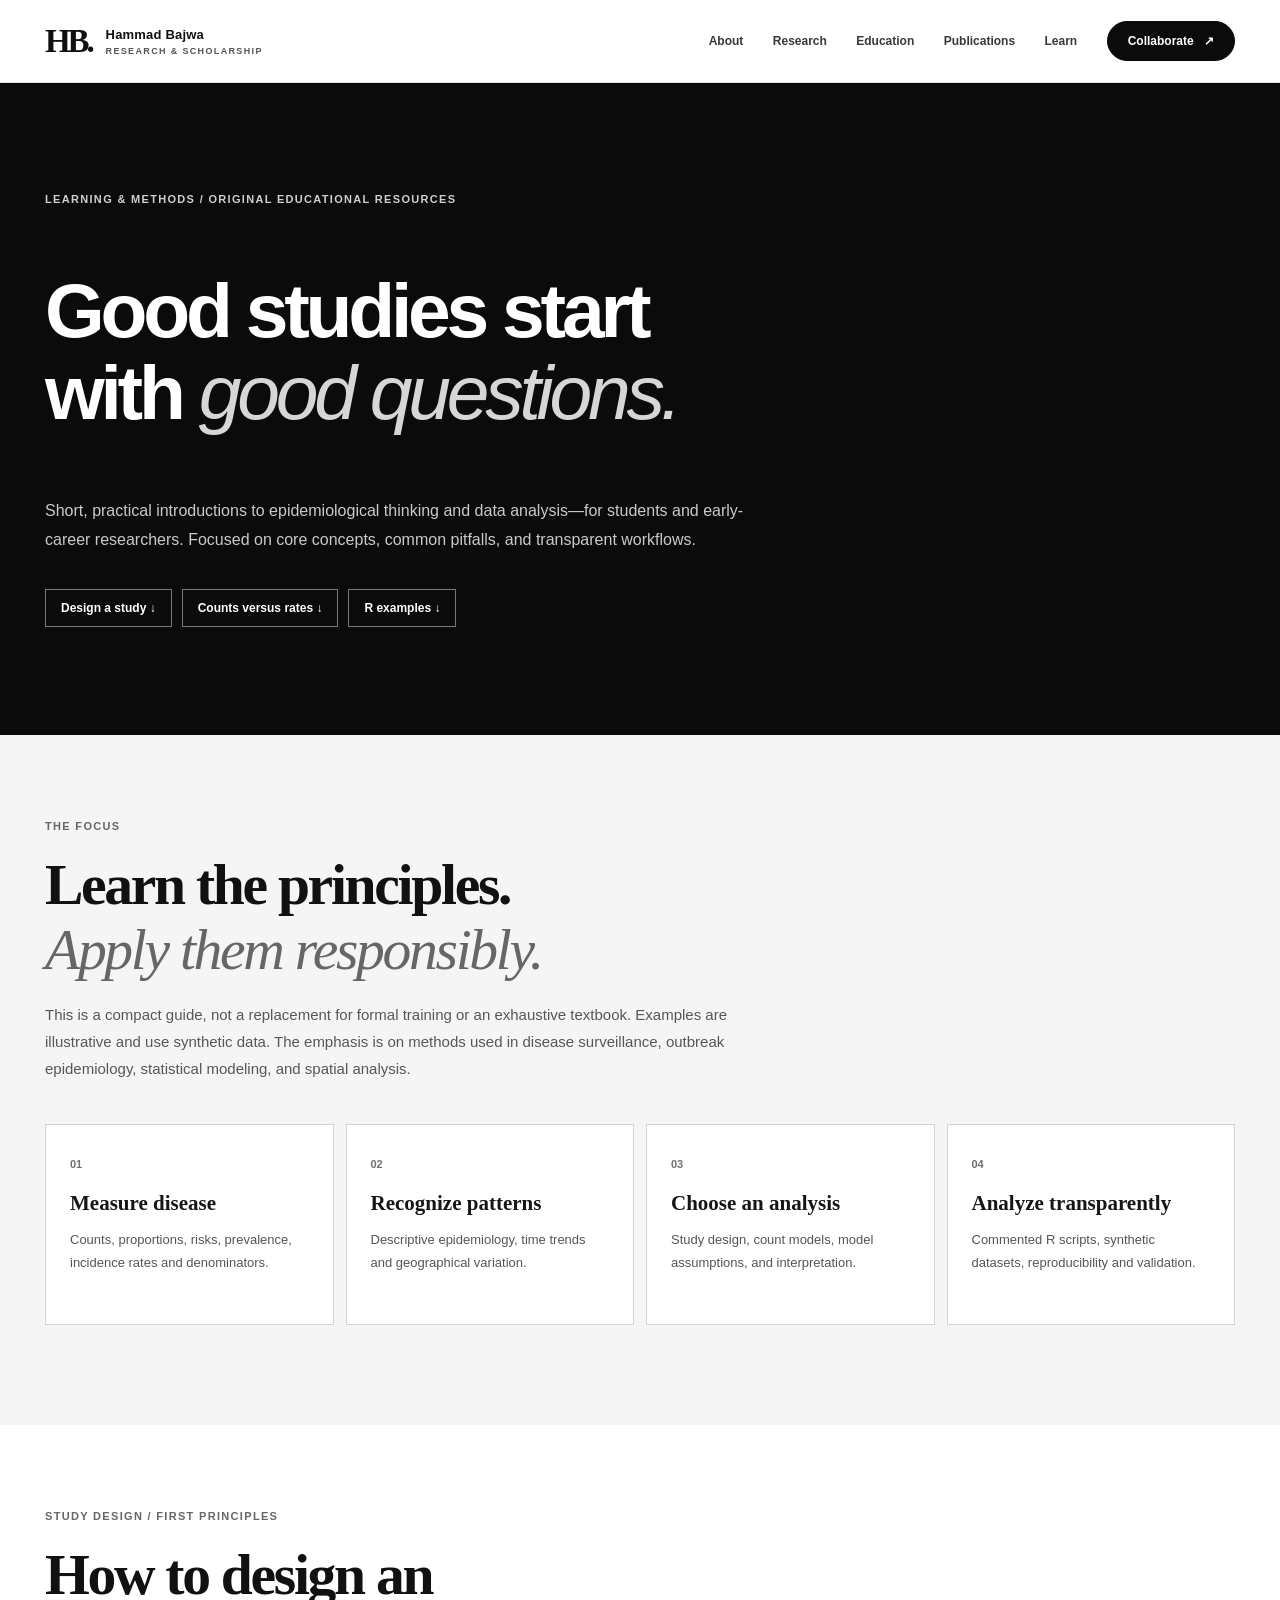
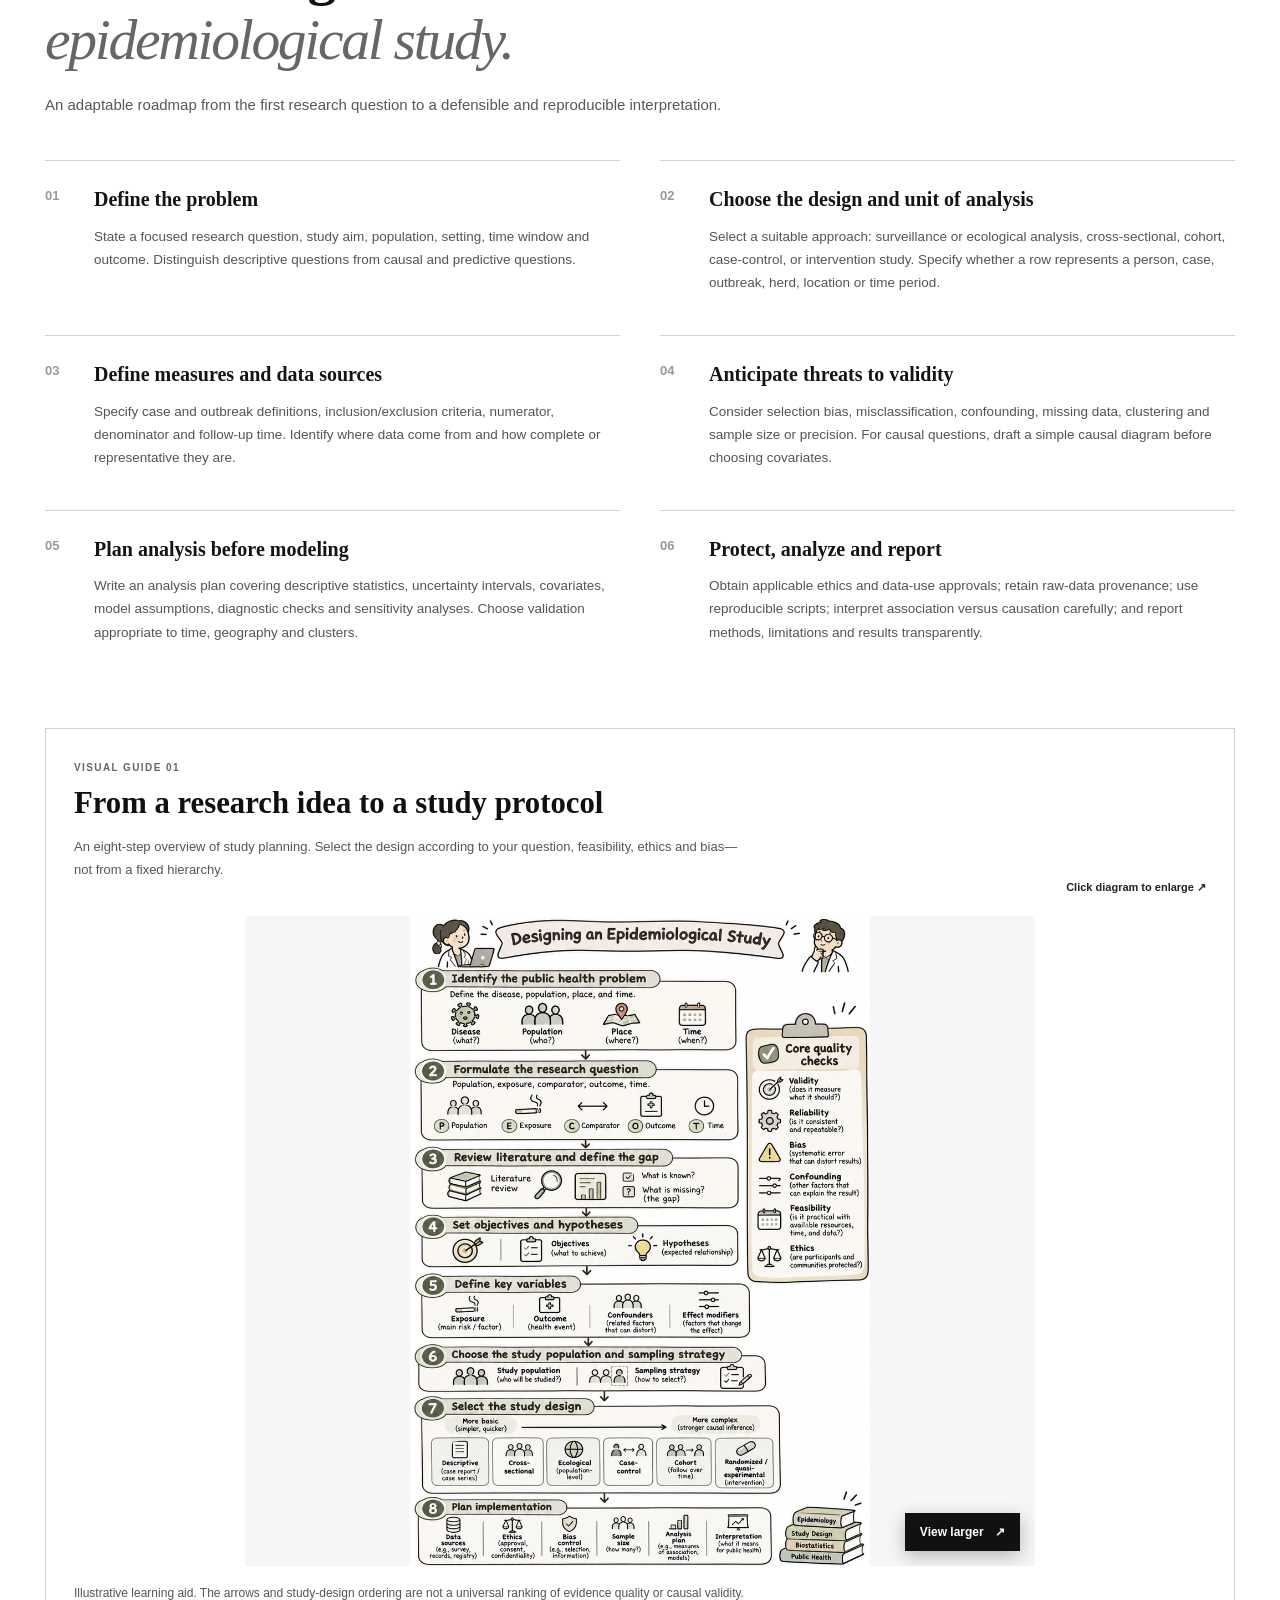
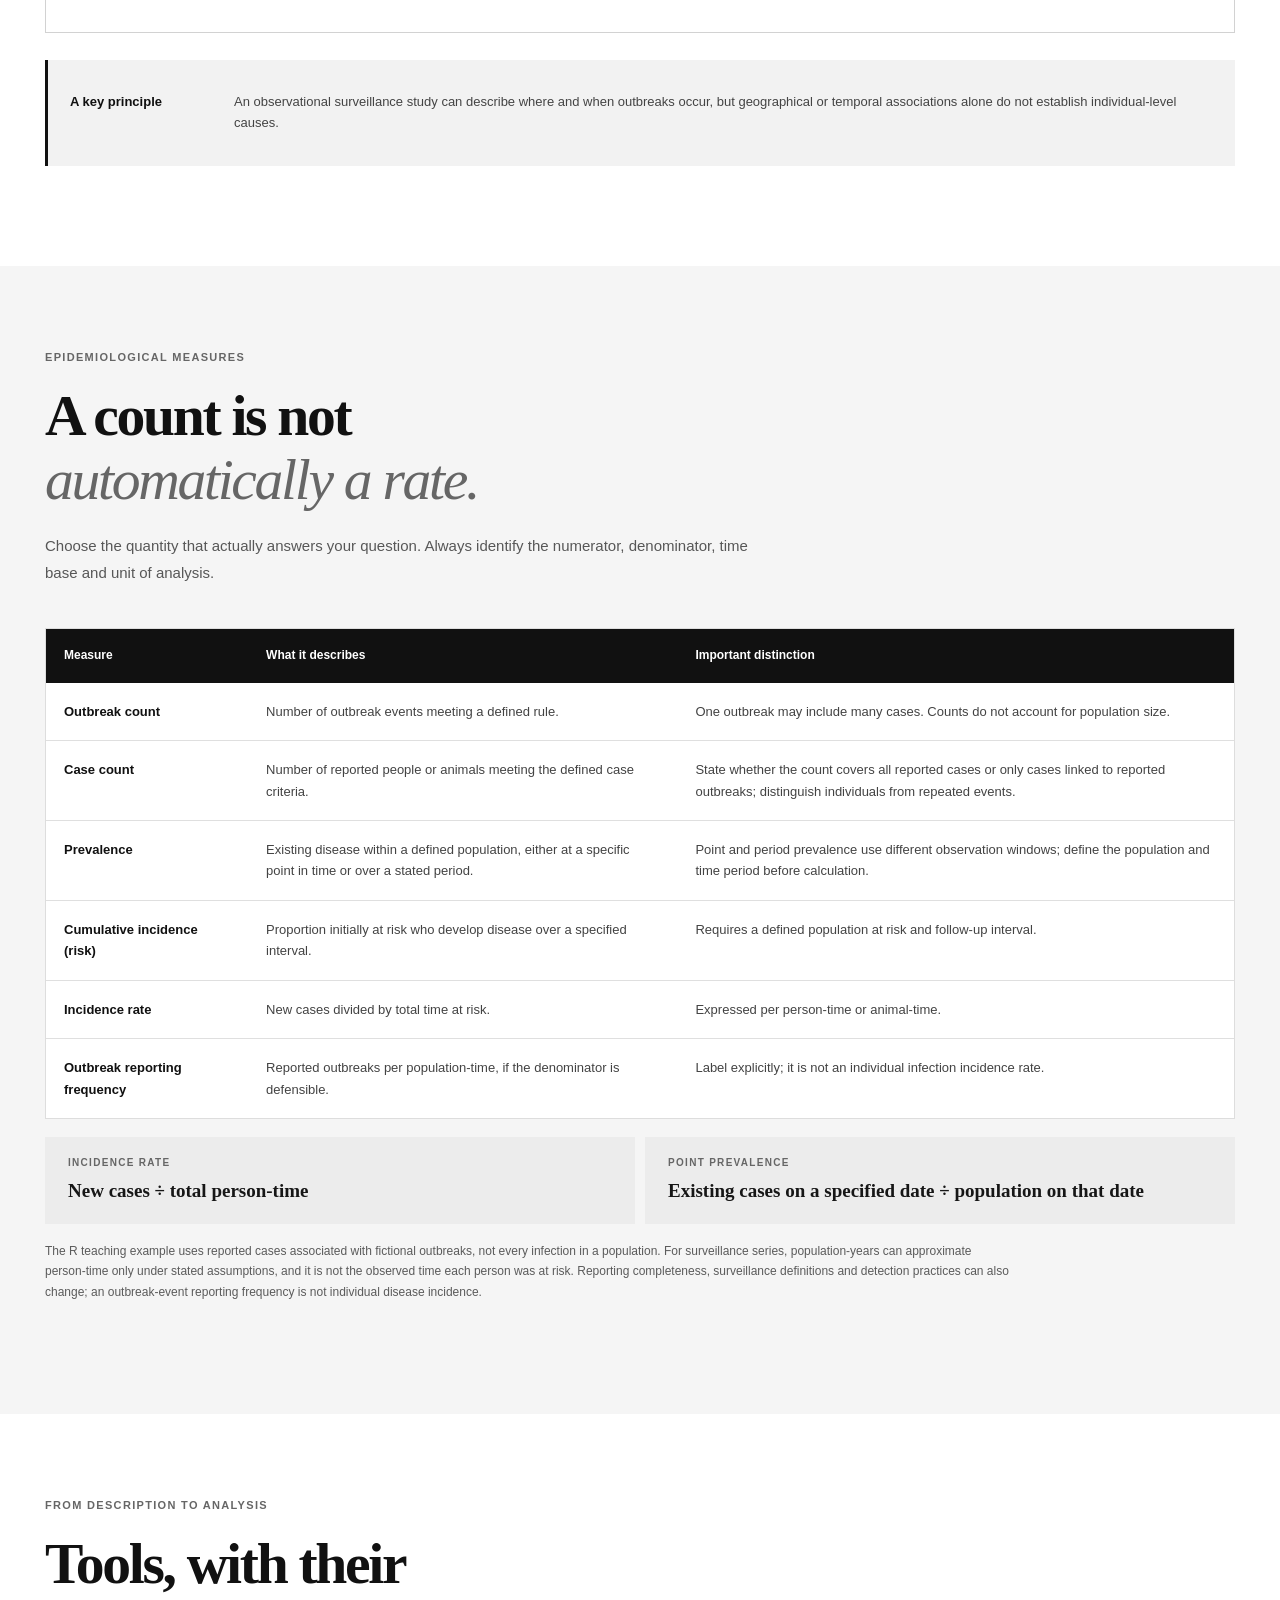
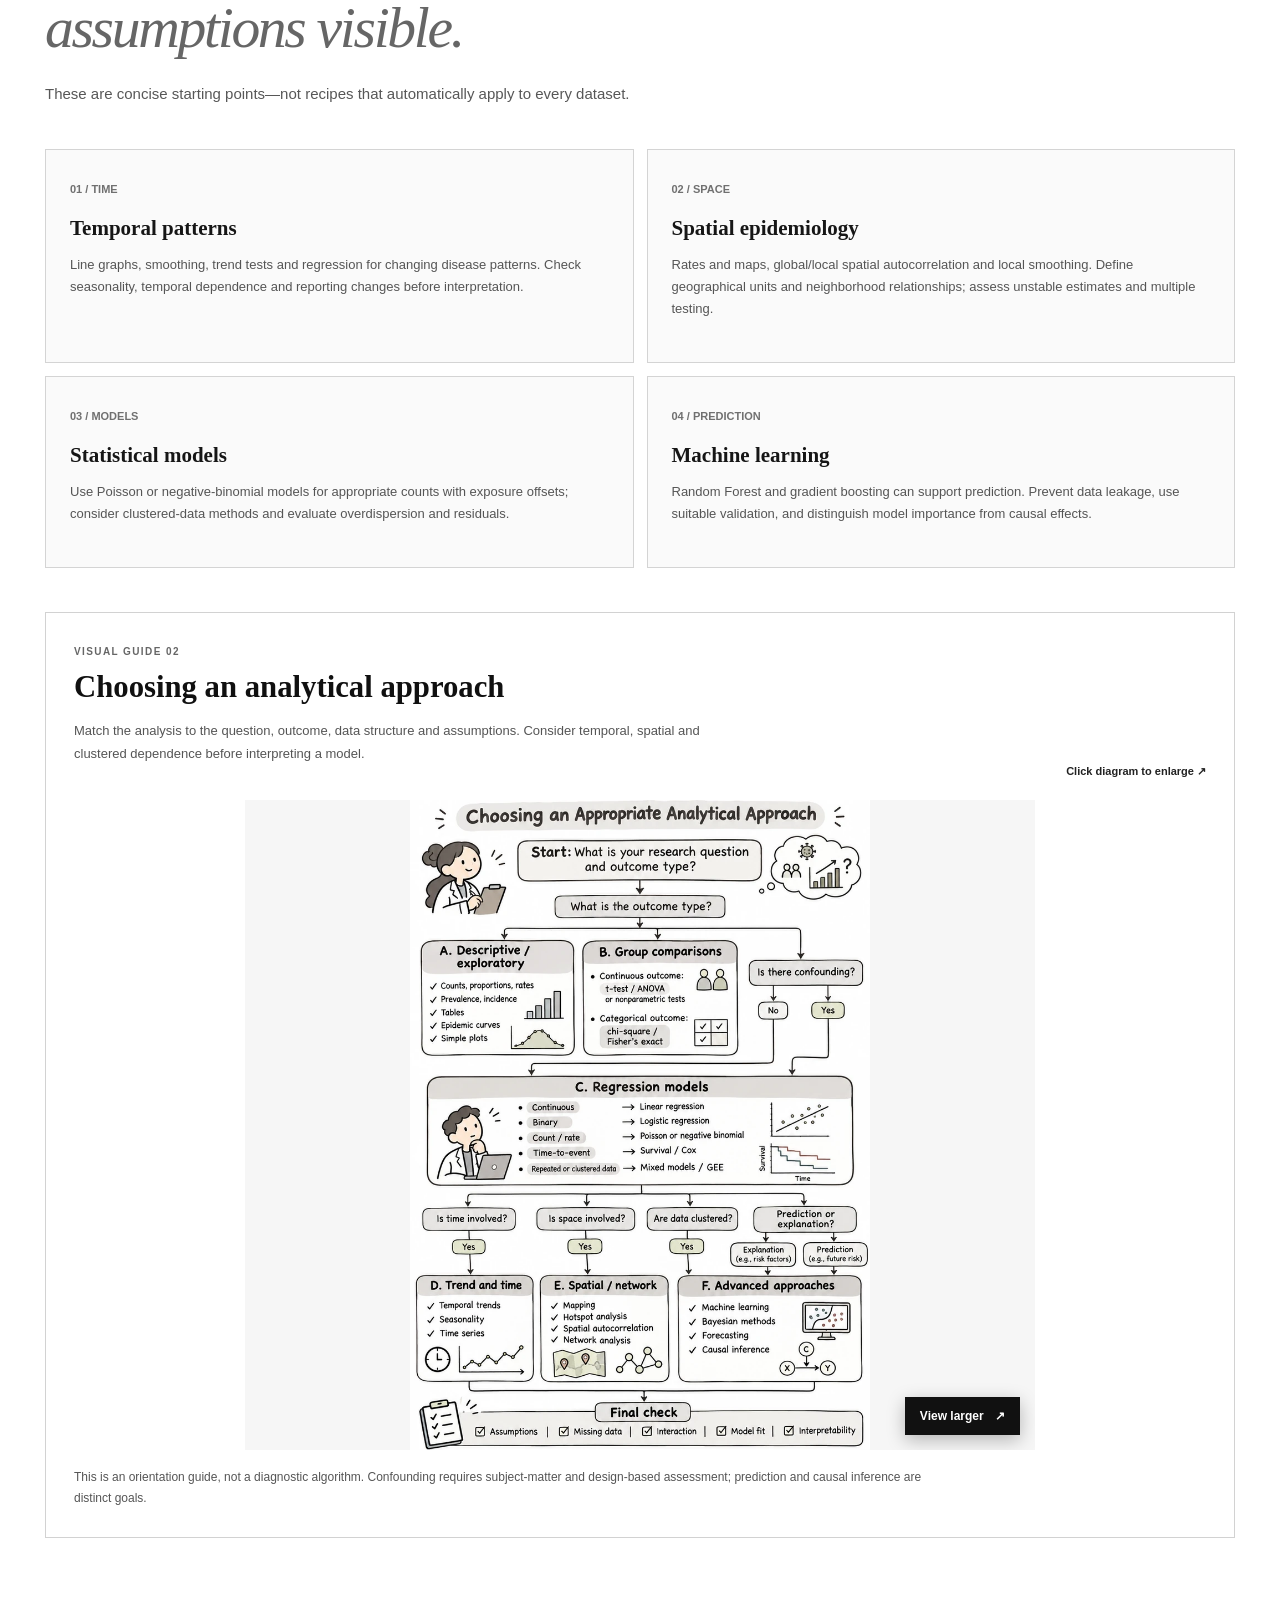
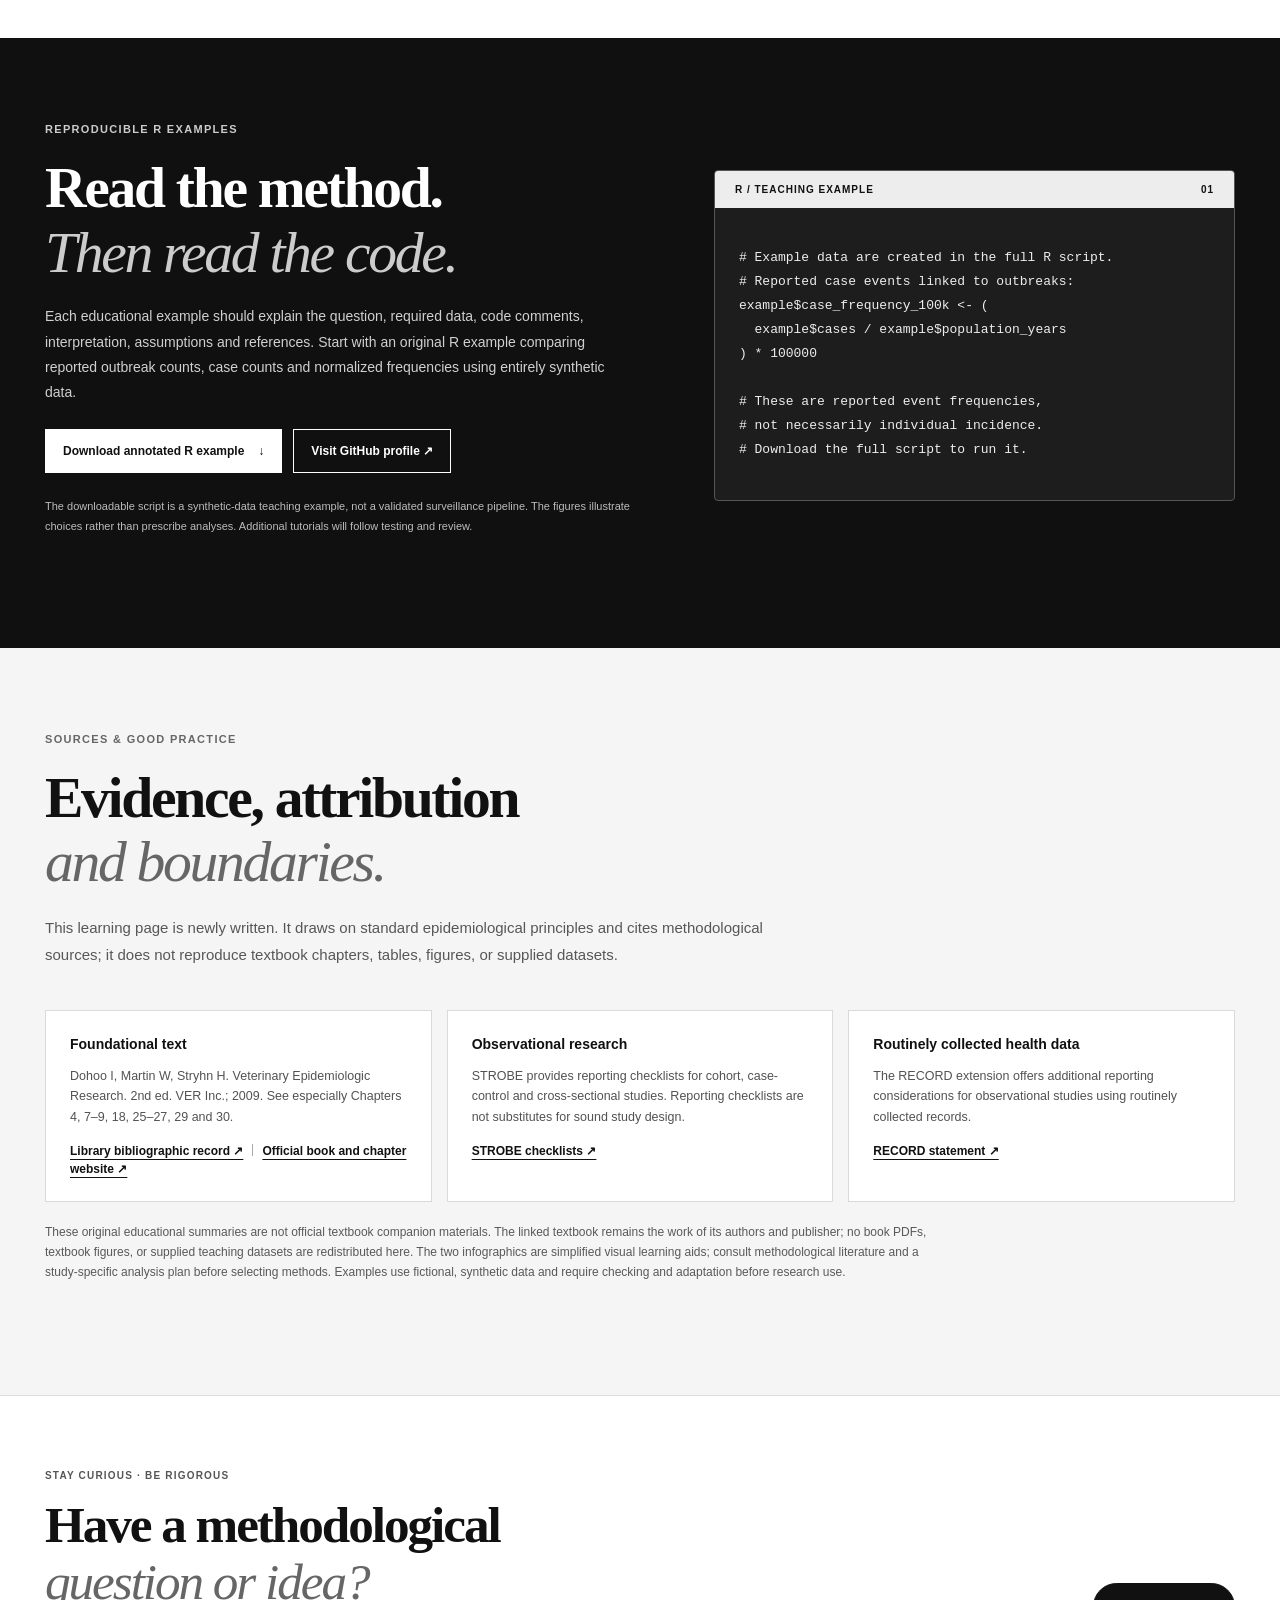
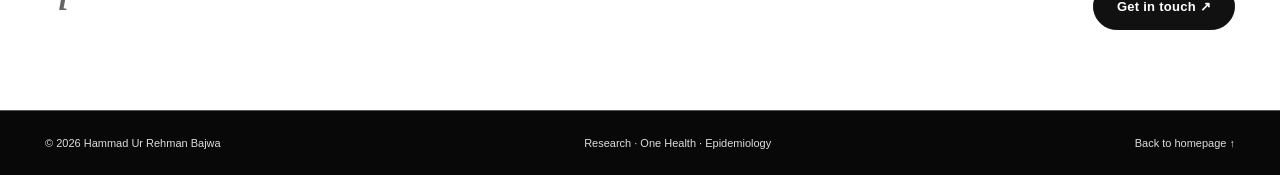
==== commit 1147aed5: "Add files via upload" ====
--- a/learning.html
+++ b/learning.html
@@ -1,32 +1,52 @@
-<!doctype html>
+<!DOCTYPE html>
+
 <html lang="en">
 <head>
-<meta charset="utf-8"><meta name="viewport" content="width=device-width, initial-scale=1">
-<meta name="theme-color" content="#111111">
-<meta name="description" content="An approachable guide to epidemiological study design, counts versus rates, disease surveillance, and reproducible R analysis, by Hammad Ur Rehman Bajwa.">
+<meta charset="utf-8"/><meta content="width=device-width, initial-scale=1" name="viewport"/>
+<meta content="#111111" name="theme-color"/>
+<meta content="An approachable guide to epidemiological study design, counts versus rates, disease surveillance, and reproducible R analysis, by Hammad Ur Rehman Bajwa." name="description"/>
 <title>Learning &amp; Methods | Hammad Ur Rehman Bajwa</title>
-<link rel="icon" href="assets/favicon.svg" type="image/svg+xml"><link rel="stylesheet" href="styles.css"><script defer src="script.js"></script>
+<link href="assets/favicon.svg" rel="icon" type="image/svg+xml"/><link href="styles.css" rel="stylesheet"/><script defer="" src="script.js"></script>
 </head>
 <body>
 <a class="skip-link" href="#main">Skip to content</a>
-<header class="site-header" id="top"><div class="container nav-inner"><a href="index.html" class="identity" aria-label="Hammad Bajwa, home"><span class="monogram">HB<span>.</span></span><span class="identity-copy"><strong>Hammad Bajwa</strong><small>Research &amp; Scholarship</small></span></a><button class="menu-toggle" type="button" aria-label="Open navigation" aria-expanded="false" aria-controls="site-nav"><span></span><span></span><span></span></button><nav class="site-nav" id="site-nav" aria-label="Main navigation"><a href="index.html#about">About</a><a href="index.html#expertise">Research</a><a href="index.html#education">Education</a><a href="index.html#publications">Publications</a><a href="learning.html" aria-current="page">Learn</a><a class="nav-cta" href="index.html#contact">Collaborate <span aria-hidden="true">↗</span></a></nav></div></header>
+<header class="site-header" id="top"><div class="container nav-inner"><a aria-label="Hammad Bajwa, home" class="identity" href="index.html"><span class="monogram">HB<span>.</span></span><span class="identity-copy"><strong>Hammad Bajwa</strong><small>Research &amp; Scholarship</small></span></a><button aria-controls="site-nav" aria-expanded="false" aria-label="Open navigation" class="menu-toggle" type="button"><span></span><span></span><span></span></button><nav aria-label="Main navigation" class="site-nav" id="site-nav"><a href="index.html#about">About</a><a href="index.html#expertise">Research</a><a href="index.html#education">Education</a><a href="index.html#publications">Publications</a><a aria-current="page" href="learning.html">Learn</a><a class="nav-cta" href="index.html#contact">Collaborate <span aria-hidden="true">↗</span></a></nav></div></header>
 <main id="main">
-<section class="learn-hero"><div class="container"><div class="learn-eyebrow">LEARNING &amp; METHODS / ORIGINAL EDUCATIONAL RESOURCES</div><h1>Good studies start<br>with <em>good questions.</em></h1><p>Short, practical introductions to epidemiological thinking and data analysis—for students and early-career researchers. Focused on core concepts, common pitfalls, and transparent workflows.</p><div class="learn-quicklinks"><a href="#study-design">Design a study ↓</a><a href="#measures">Counts versus rates ↓</a><a href="#r-resources">R examples ↓</a></div></div></section>
-<section class="learn-section learn-intro" aria-labelledby="learn-scope"><div class="container"><div class="learn-section-heading"><span class="learn-kicker">THE FOCUS</span><h2 id="learn-scope">Learn the principles.<br><em>Apply them responsibly.</em></h2><p>This is a compact guide, not a replacement for formal training or an exhaustive textbook. Examples are illustrative and use synthetic data. The emphasis is on methods used in disease surveillance, outbreak epidemiology, statistical modeling, and spatial analysis.</p></div><div class="learn-topic-grid"><article><span>01</span><h3>Measure disease</h3><p>Counts, proportions, risks, prevalence, incidence rates and denominators.</p></article><article><span>02</span><h3>Recognize patterns</h3><p>Descriptive epidemiology, time trends and geographical variation.</p></article><article><span>03</span><h3>Choose an analysis</h3><p>Study design, count models, model assumptions, and interpretation.</p></article><article><span>04</span><h3>Analyze transparently</h3><p>Commented R scripts, synthetic datasets, reproducibility and validation.</p></article></div></div></section>
-<section class="learn-section learn-design" id="study-design" aria-labelledby="design-title"><div class="container"><div class="learn-section-heading"><span class="learn-kicker">STUDY DESIGN / FIRST PRINCIPLES</span><h2 id="design-title">How to design an<br><em>epidemiological study.</em></h2><p>An adaptable roadmap from the first research question to a defensible and reproducible interpretation.</p></div><ol class="design-steps"><li><span class="step-index">01</span><div><h3>Define the problem</h3><p>State a focused research question, study aim, population, setting, time window and outcome. Distinguish descriptive questions from causal and predictive questions.</p></div></li><li><span class="step-index">02</span><div><h3>Choose the design and unit of analysis</h3><p>Select a suitable approach: surveillance or ecological analysis, cross-sectional, cohort, case-control, or intervention study. Specify whether a row represents a person, case, outbreak, herd, location or time period.</p></div></li><li><span class="step-index">03</span><div><h3>Define measures and data sources</h3><p>Specify case and outbreak definitions, inclusion/exclusion criteria, numerator, denominator and follow-up time. Identify where data come from and how complete or representative they are.</p></div></li><li><span class="step-index">04</span><div><h3>Anticipate threats to validity</h3><p>Consider selection bias, misclassification, confounding, missing data, clustering and sample size or precision. For causal questions, draft a simple causal diagram before choosing covariates.</p></div></li><li><span class="step-index">05</span><div><h3>Plan analysis before modeling</h3><p>Write an analysis plan covering descriptive statistics, uncertainty intervals, covariates, model assumptions, diagnostic checks and sensitivity analyses. Choose validation appropriate to time, geography and clusters.</p></div></li><li><span class="step-index">06</span><div><h3>Protect, analyze and report</h3><p>Obtain applicable ethics and data-use approvals; retain raw-data provenance; use reproducible scripts; interpret association versus causation carefully; and report methods, limitations and results transparently.</p></div></li></ol><div class="learn-note"><b>A key principle</b><p>An observational surveillance study can describe where and when outbreaks occur, but geographical or temporal associations alone do not establish individual-level causes.</p></div></div></section>
-<section class="learn-section" id="measures" aria-labelledby="measures-title"><div class="container"><div class="learn-section-heading"><span class="learn-kicker">EPIDEMIOLOGICAL MEASURES</span><h2 id="measures-title">A count is not<br><em>automatically a rate.</em></h2><p>Choose the quantity that actually answers your question. Always identify the numerator, denominator, time base and unit of analysis.</p></div><div class="measure-table-wrap"><table class="measure-table"><thead><tr><th>Measure</th><th>What it describes</th><th>Important distinction</th></tr></thead><tbody><tr><td><b>Outbreak count</b></td><td>Number of outbreak events meeting a defined rule.</td><td>One outbreak may include many cases. Counts do not account for population size.</td></tr><tr><td><b>Case count</b></td><td>Number of people or animals meeting a case definition.</td><td>Interpretation depends on whether events, unique individuals, or repeated episodes are counted.</td></tr><tr><td><b>Prevalence</b></td><td>Existing cases in a defined population at a point or period.</td><td>A proportion, not the rate at which new cases arise.</td></tr><tr><td><b>Cumulative incidence (risk)</b></td><td>Proportion initially at risk who develop disease over a specified interval.</td><td>Requires a defined population at risk and follow-up interval.</td></tr><tr><td><b>Incidence rate</b></td><td>New cases divided by total time at risk.</td><td>Expressed per person-time or animal-time.</td></tr><tr><td><b>Outbreak reporting frequency</b></td><td>Reported outbreaks per population-time, if the denominator is defensible.</td><td>Label explicitly; it is not an individual infection incidence rate.</td></tr></tbody></table></div><div class="formula-strip"><div><span>INCIDENCE RATE</span><strong>New cases ÷ total person-time</strong></div><div><span>PREVALENCE</span><strong>Existing cases ÷ population</strong></div></div><p class="table-footnote">For routine surveillance data, a population-years denominator may approximate person-years under stated assumptions. Underreporting and changing detection can affect comparisons. Never present an outbreak event count as though it were an individual case count.</p></div></section>
-<section class="learn-section learn-methods" id="methods"><div class="container"><div class="learn-section-heading"><span class="learn-kicker">FROM DESCRIPTION TO ANALYSIS</span><h2>Tools, with their<br><em>assumptions visible.</em></h2><p>These are concise starting points—not recipes that automatically apply to every dataset.</p></div><div class="learn-method-grid"><article><span>01 / TIME</span><h3>Temporal patterns</h3><p>Line graphs, smoothing, trend tests and regression for changing disease patterns. Check seasonality, temporal dependence and reporting changes before interpretation.</p></article><article><span>02 / SPACE</span><h3>Spatial epidemiology</h3><p>Rates and maps, global/local spatial autocorrelation and local smoothing. Define geographical units and neighborhood relationships; assess unstable estimates and multiple testing.</p></article><article><span>03 / MODELS</span><h3>Statistical models</h3><p>Use Poisson or negative-binomial models for appropriate counts with exposure offsets; consider clustered-data methods and evaluate overdispersion and residuals.</p></article><article><span>04 / PREDICTION</span><h3>Machine learning</h3><p>Random Forest and gradient boosting can support prediction. Prevent data leakage, use suitable validation, and distinguish model importance from causal effects.</p></article></div></div></section>
-<section class="learn-section learn-r-section" id="r-resources"><div class="container learn-r-layout"><div><span class="learn-kicker">REPRODUCIBLE R EXAMPLES</span><h2>Read the method.<br><em>Then read the code.</em></h2><p>Each educational example should explain the question, required data, code comments, interpretation, assumptions and references. Start with an original R example comparing reported outbreak counts, case counts and normalized frequencies using entirely synthetic data.</p><div class="learn-r-actions"><a class="learn-download" href="learning/r/01_counts_and_rates.R" download>Download annotated R example <span aria-hidden="true">↓</span></a><a class="learn-secondary" href="https://github.com/hrbajwa" target="_blank" rel="noopener noreferrer">Visit GitHub profile ↗</a></div><p class="resource-caveat">This single demonstration is a teaching aid, not a validated surveillance pipeline. Additional tutorials will be linked only after testing and review.</p></div><div class="code-preview" aria-label="Illustrative R code"><div class="code-preview-head"><span>R / TEACHING EXAMPLE</span><span>01</span></div><pre><code># Start with a clear numerator
-# and a defensible denominator.
+<section class="learn-hero"><div class="container"><div class="learn-eyebrow">LEARNING &amp; METHODS / ORIGINAL EDUCATIONAL RESOURCES</div><h1>Good studies start<br/>with <em>good questions.</em></h1><p>Short, practical introductions to epidemiological thinking and data analysis—for students and early-career researchers. Focused on core concepts, common pitfalls, and transparent workflows.</p><div class="learn-quicklinks"><a href="#study-design">Design a study ↓</a><a href="#measures">Counts versus rates ↓</a><a href="#r-resources">R examples ↓</a></div></div></section>
+<section aria-labelledby="learn-scope" class="learn-section learn-intro"><div class="container"><div class="learn-section-heading"><span class="learn-kicker">THE FOCUS</span><h2 id="learn-scope">Learn the principles.<br/><em>Apply them responsibly.</em></h2><p>This is a compact guide, not a replacement for formal training or an exhaustive textbook. Examples are illustrative and use synthetic data. The emphasis is on methods used in disease surveillance, outbreak epidemiology, statistical modeling, and spatial analysis.</p></div><div class="learn-topic-grid"><article><span>01</span><h3>Measure disease</h3><p>Counts, proportions, risks, prevalence, incidence rates and denominators.</p></article><article><span>02</span><h3>Recognize patterns</h3><p>Descriptive epidemiology, time trends and geographical variation.</p></article><article><span>03</span><h3>Choose an analysis</h3><p>Study design, count models, model assumptions, and interpretation.</p></article><article><span>04</span><h3>Analyze transparently</h3><p>Commented R scripts, synthetic datasets, reproducibility and validation.</p></article></div></div></section>
+<section aria-labelledby="design-title" class="learn-section learn-design" id="study-design"><div class="container"><div class="learn-section-heading"><span class="learn-kicker">STUDY DESIGN / FIRST PRINCIPLES</span><h2 id="design-title">How to design an<br/><em>epidemiological study.</em></h2><p>An adaptable roadmap from the first research question to a defensible and reproducible interpretation.</p></div><ol class="design-steps"><li><span class="step-index">01</span><div><h3>Define the problem</h3><p>State a focused research question, study aim, population, setting, time window and outcome. Distinguish descriptive questions from causal and predictive questions.</p></div></li><li><span class="step-index">02</span><div><h3>Choose the design and unit of analysis</h3><p>Select a suitable approach: surveillance or ecological analysis, cross-sectional, cohort, case-control, or intervention study. Specify whether a row represents a person, case, outbreak, herd, location or time period.</p></div></li><li><span class="step-index">03</span><div><h3>Define measures and data sources</h3><p>Specify case and outbreak definitions, inclusion/exclusion criteria, numerator, denominator and follow-up time. Identify where data come from and how complete or representative they are.</p></div></li><li><span class="step-index">04</span><div><h3>Anticipate threats to validity</h3><p>Consider selection bias, misclassification, confounding, missing data, clustering and sample size or precision. For causal questions, draft a simple causal diagram before choosing covariates.</p></div></li><li><span class="step-index">05</span><div><h3>Plan analysis before modeling</h3><p>Write an analysis plan covering descriptive statistics, uncertainty intervals, covariates, model assumptions, diagnostic checks and sensitivity analyses. Choose validation appropriate to time, geography and clusters.</p></div></li><li><span class="step-index">06</span><div><h3>Protect, analyze and report</h3><p>Obtain applicable ethics and data-use approvals; retain raw-data provenance; use reproducible scripts; interpret association versus causation carefully; and report methods, limitations and results transparently.</p></div></li></ol><figure class="learning-infographic" id="study-design-visual">
+<div class="learning-infographic-heading"><div><span class="figure-index">VISUAL GUIDE 01</span><h3>From a research idea to a study protocol</h3><p>An eight-step overview of study planning. Select the design according to your question, feasibility, ethics and bias—not from a fixed hierarchy.</p></div><span aria-hidden="true" class="figure-cue">Click diagram to enlarge ↗</span></div>
+<a aria-label="Enlarge the epidemiological study design diagram" class="figure-open" data-figure-full="assets/study-design-guide.png" data-figure-title="Designing an Epidemiological Study" href="assets/study-design-guide.png">
+<img alt="Eight-step flowchart for designing an epidemiological study, from defining the public health problem and research question to literature review, objectives, variables, sampling, study design and implementation; sidebar lists quality checks." decoding="async" height="1173" loading="lazy" src="assets/study-design-guide-preview.webp" width="830"/>
+<span aria-hidden="true" class="figure-zoom-label">View larger <span>↗</span></span>
+</a>
+<figcaption>Illustrative learning aid. The arrows and study-design ordering are not a universal ranking of evidence quality or causal validity.</figcaption>
+</figure><div class="learn-note"><b>A key principle</b><p>An observational surveillance study can describe where and when outbreaks occur, but geographical or temporal associations alone do not establish individual-level causes.</p></div></div></section>
+<section aria-labelledby="measures-title" class="learn-section" id="measures"><div class="container"><div class="learn-section-heading"><span class="learn-kicker">EPIDEMIOLOGICAL MEASURES</span><h2 id="measures-title">A count is not<br/><em>automatically a rate.</em></h2><p>Choose the quantity that actually answers your question. Always identify the numerator, denominator, time base and unit of analysis.</p></div><div class="measure-table-wrap"><table class="measure-table"><thead><tr><th>Measure</th><th>What it describes</th><th>Important distinction</th></tr></thead><tbody><tr><td><b>Outbreak count</b></td><td>Number of outbreak events meeting a defined rule.</td><td>One outbreak may include many cases. Counts do not account for population size.</td></tr><tr><td><b>Case count</b></td><td>Number of reported people or animals meeting the defined case criteria.</td><td>State whether the count covers all reported cases or only cases linked to reported outbreaks; distinguish individuals from repeated events.</td></tr><tr><td><b>Prevalence</b></td><td>Existing disease within a defined population, either at a specific point in time or over a stated period.</td><td>Point and period prevalence use different observation windows; define the population and time period before calculation.</td></tr><tr><td><b>Cumulative incidence (risk)</b></td><td>Proportion initially at risk who develop disease over a specified interval.</td><td>Requires a defined population at risk and follow-up interval.</td></tr><tr><td><b>Incidence rate</b></td><td>New cases divided by total time at risk.</td><td>Expressed per person-time or animal-time.</td></tr><tr><td><b>Outbreak reporting frequency</b></td><td>Reported outbreaks per population-time, if the denominator is defensible.</td><td>Label explicitly; it is not an individual infection incidence rate.</td></tr></tbody></table></div><div class="formula-strip"><div><span>INCIDENCE RATE</span><strong>New cases ÷ total person-time</strong></div><div><span>POINT PREVALENCE</span><strong>Existing cases on a specified date ÷ population on that date</strong></div></div><p class="table-footnote">The R teaching example uses reported cases associated with fictional outbreaks, not every infection in a population. For surveillance series, population-years can approximate person-time only under stated assumptions, and it is not the observed time each person was at risk. Reporting completeness, surveillance definitions and detection practices can also change; an outbreak-event reporting frequency is not individual disease incidence.</p></div></section>
+<section class="learn-section learn-methods" id="methods"><div class="container"><div class="learn-section-heading"><span class="learn-kicker">FROM DESCRIPTION TO ANALYSIS</span><h2>Tools, with their<br/><em>assumptions visible.</em></h2><p>These are concise starting points—not recipes that automatically apply to every dataset.</p></div><div class="learn-method-grid"><article><span>01 / TIME</span><h3>Temporal patterns</h3><p>Line graphs, smoothing, trend tests and regression for changing disease patterns. Check seasonality, temporal dependence and reporting changes before interpretation.</p></article><article><span>02 / SPACE</span><h3>Spatial epidemiology</h3><p>Rates and maps, global/local spatial autocorrelation and local smoothing. Define geographical units and neighborhood relationships; assess unstable estimates and multiple testing.</p></article><article><span>03 / MODELS</span><h3>Statistical models</h3><p>Use Poisson or negative-binomial models for appropriate counts with exposure offsets; consider clustered-data methods and evaluate overdispersion and residuals.</p></article><article><span>04 / PREDICTION</span><h3>Machine learning</h3><p>Random Forest and gradient boosting can support prediction. Prevent data leakage, use suitable validation, and distinguish model importance from causal effects.</p></article></div><figure class="learning-infographic" id="analysis-choice-visual">
+<div class="learning-infographic-heading"><div><span class="figure-index">VISUAL GUIDE 02</span><h3>Choosing an analytical approach</h3><p>Match the analysis to the question, outcome, data structure and assumptions. Consider temporal, spatial and clustered dependence before interpreting a model.</p></div><span aria-hidden="true" class="figure-cue">Click diagram to enlarge ↗</span></div>
+<a aria-label="Enlarge the analytical approach selection diagram" class="figure-open" data-figure-full="assets/analytical-approach-guide.png" data-figure-title="Choosing an Appropriate Analytical Approach" href="assets/analytical-approach-guide.png">
+<img alt="Analytical decision overview showing descriptive analyses, group comparisons, continuous, binary, count and time-to-event regression, and the need to consider temporal, spatial, clustered and predictive structures, followed by model checks." decoding="async" height="1173" loading="lazy" src="assets/analytical-approach-guide-preview.webp" width="830"/>
+<span aria-hidden="true" class="figure-zoom-label">View larger <span>↗</span></span>
+</a>
+<figcaption>This is an orientation guide, not a diagnostic algorithm. Confounding requires subject-matter and design-based assessment; prediction and causal inference are distinct goals.</figcaption>
+</figure></div></section>
+<section class="learn-section learn-r-section" id="r-resources"><div class="container learn-r-layout"><div><span class="learn-kicker">REPRODUCIBLE R EXAMPLES</span><h2>Read the method.<br/><em>Then read the code.</em></h2><p>Each educational example should explain the question, required data, code comments, interpretation, assumptions and references. Start with an original R example comparing reported outbreak counts, case counts and normalized frequencies using entirely synthetic data.</p><div class="learn-r-actions"><a class="learn-download" download="" href="learning/r/01_counts_and_rates.R">Download annotated R example <span aria-hidden="true">↓</span></a><a class="learn-secondary" href="https://github.com/hrbajwa" rel="noopener noreferrer" target="_blank">Visit GitHub profile ↗</a></div><p class="resource-caveat">The downloadable script is a synthetic-data teaching example, not a validated surveillance pipeline. The figures illustrate choices rather than prescribe analyses. Additional tutorials will follow testing and review.</p></div><div aria-label="Illustrative R code" class="code-preview"><div class="code-preview-head"><span>R / TEACHING EXAMPLE</span><span>01</span></div><pre><code># Example data are created in the full R script.
+# Reported case events linked to outbreaks:
+example$case_frequency_100k &lt;- (
+  example$cases / example$population_years
+) * 100000
 
-case_rate <- cases / person_years
-
-# Choose units for readability.
-rate_100k <- case_rate * 100000
-
-# Interpret reported rates with
-# surveillance limitations in mind.</code></pre></div></div></section>
-<section class="learn-section learn-references" id="references"><div class="container"><div class="learn-section-heading"><span class="learn-kicker">SOURCES &amp; GOOD PRACTICE</span><h2>Evidence, attribution<br><em>and boundaries.</em></h2><p>This learning page is newly written. It draws on standard epidemiological principles and cites methodological sources; it does not reproduce textbook chapters, tables, figures, or supplied datasets.</p></div><div class="ref-list"><div><b>Foundational text</b><p>Dohoo I, Martin W, Stryhn H. <i>Veterinary Epidemiologic Research</i>. 2nd ed. VER Inc.; 2009. Especially Chapters 4, 7–9, 18, 25–27, 29 and 30.</p><a href="https://library.rvc.ac.uk/Record/11034" target="_blank" rel="noopener noreferrer">Library bibliographic record ↗</a></div><div><b>Observational research</b><p>STROBE provides reporting checklists for cohort, case-control and cross-sectional studies. Reporting checklists are not substitutes for sound study design.</p><a href="https://www.strobe-statement.org/checklists/" target="_blank" rel="noopener noreferrer">STROBE checklists ↗</a></div><div><b>Routinely collected health data</b><p>The RECORD extension offers additional reporting considerations for observational studies using routinely collected records.</p><a href="https://equator-network.org/reporting-guidelines/record/index.html" target="_blank" rel="noopener noreferrer">RECORD statement ↗</a></div></div><p class="reference-boundary">Educational content is for methodological learning. Book PDFs and textbook teaching datasets are not hosted or distributed here. Public R examples use new, synthetic data and must be adapted and checked before research use.</p></div></section>
-<section class="learn-end"><div class="container"><div><span>STAY CURIOUS · BE RIGOROUS</span><h2>Have a methodological<br><em>question or idea?</em></h2></div><a href="index.html#contact" class="button">Get in touch ↗</a></div></section>
+# These are reported event frequencies,
+# not necessarily individual incidence.
+# Download the full script to run it.</code></pre></div></div></section>
+<section class="learn-section learn-references" id="references"><div class="container"><div class="learn-section-heading"><span class="learn-kicker">SOURCES &amp; GOOD PRACTICE</span><h2>Evidence, attribution<br/><em>and boundaries.</em></h2><p>This learning page is newly written. It draws on standard epidemiological principles and cites methodological sources; it does not reproduce textbook chapters, tables, figures, or supplied datasets.</p></div><div class="ref-list"><div><b>Foundational text</b><p>Dohoo I, Martin W, Stryhn H. Veterinary Epidemiologic Research. 2nd ed. VER Inc.; 2009. See especially Chapters 4, 7–9, 18, 25–27, 29 and 30.</p><a href="https://library.rvc.ac.uk/Record/11034" rel="noopener noreferrer" target="_blank">Library bibliographic record ↗</a><span aria-hidden="true" class="ref-link-separator"></span><a href="https://projects.upei.ca/ver/" rel="noopener noreferrer" target="_blank">Official book and chapter website ↗</a></div><div><b>Observational research</b><p>STROBE provides reporting checklists for cohort, case-control and cross-sectional studies. Reporting checklists are not substitutes for sound study design.</p><a href="https://www.strobe-statement.org/checklists/" rel="noopener noreferrer" target="_blank">STROBE checklists ↗</a></div><div><b>Routinely collected health data</b><p>The RECORD extension offers additional reporting considerations for observational studies using routinely collected records.</p><a href="https://equator-network.org/reporting-guidelines/record/index.html" rel="noopener noreferrer" target="_blank">RECORD statement ↗</a></div></div><p class="reference-boundary">These original educational summaries are not official textbook companion materials. The linked textbook remains the work of its authors and publisher; no book PDFs, textbook figures, or supplied teaching datasets are redistributed here. The two infographics are simplified visual learning aids; consult methodological literature and a study-specific analysis plan before selecting methods. Examples use fictional, synthetic data and require checking and adaptation before research use.</p></div></section>
+<section class="learn-end"><div class="container"><div><span>STAY CURIOUS · BE RIGOROUS</span><h2>Have a methodological<br/><em>question or idea?</em></h2></div><a class="button" href="index.html#contact">Get in touch ↗</a></div></section>
 </main><footer class="site-footer"><div class="container footer-inner"><span>© <span id="year">2026</span> Hammad Ur Rehman Bajwa</span><span>Research · One Health · Epidemiology</span><a href="index.html">Back to homepage ↑</a></div></footer>
-</body></html>+<dialog aria-labelledby="figure-lightbox-title" class="figure-lightbox" id="figure-lightbox">
+<div class="figure-lightbox-shell">
+<div class="figure-lightbox-top"><strong id="figure-lightbox-title">Learning diagram</strong><button aria-label="Close enlarged diagram" class="figure-lightbox-close" type="button">Close <span aria-hidden="true">×</span></button></div>
+<div class="figure-lightbox-viewport" tabindex="0"><img alt="Enlarged learning diagram" id="figure-lightbox-image" src=""/></div>
+<div class="figure-lightbox-bottom"><span>Scroll the diagram if zoomed to 100%.</span><div><button aria-pressed="false" class="figure-lightbox-zoom" type="button">Zoom to 100%</button><a class="figure-lightbox-original" href="assets/study-design-guide.png" rel="noopener noreferrer" target="_blank">Open original image ↗</a></div></div>
+</div>
+</dialog></body></html>
--- a/styles.css
+++ b/styles.css
@@ -238,3 +238,38 @@
 @media(max-width:960px){.learning-teaser-inner,.learn-r-layout{grid-template-columns:1fr}.learn-topic-grid{grid-template-columns:repeat(2,1fr)}.ref-list{grid-template-columns:1fr 1fr}.learn-hero{padding:80px 0}}
 @media(max-width:650px){.learning-teaser-inner,.design-steps,.learn-method-grid,.formula-strip,.ref-list{grid-template-columns:1fr}.learn-topic-grid{grid-template-columns:1fr 1fr}.learn-section{padding:66px 0}.learn-hero{padding:67px 0 77px}.learn-hero p{font-size:14px}.learn-note{display:block}.learn-note p{margin-top:8px}.learn-end>.container{display:block}.learn-end a{margin-top:20px}.teaser-tiles span{font-size:13px}}
 @media(max-width:420px){.learn-topic-grid{grid-template-columns:1fr}.learn-topic-grid article{min-height:0}.learn-hero h1{font-size:42px}.learn-r-section .learn-r-actions{display:grid}.learn-r-section .learn-r-actions>a{justify-content:center}.design-steps li{gap:15px}}
+
+/* Original educational figures: black/white preview and accessible full-size lightbox. */
+.learning-infographic{margin:44px 0 0; border:1px solid #d2d2d2; background:#fff; padding:clamp(16px,2.7vw,28px);}
+.learning-infographic-heading{display:flex; align-items:end; justify-content:space-between; gap:20px; margin-bottom:22px;}
+.learning-infographic-heading>div{max-width:670px;}
+.learning-infographic-heading .figure-index{font:750 10px var(--sans);letter-spacing:.14em;color:#666;}
+.learning-infographic-heading h3{font:650 clamp(22px,2.4vw,32px)/1.22 var(--serif); margin:10px 0 9px;color:#101010;}
+.learning-infographic-heading p,.learning-infographic figcaption{font:13px/1.75 var(--sans); color:#555;}
+.learning-infographic .figure-cue{font:700 11px var(--sans);color:#222;white-space:nowrap;}
+.figure-open{display:block;max-width:790px;margin:0 auto;position:relative;background:#f6f6f6;text-decoration:none;outline-offset:5px;overflow:hidden;}
+.figure-open img{display:block;width:100%;max-height:650px;height:auto;object-fit:contain;object-position:top;transition:transform .24s ease;}
+.figure-open:hover img{transform:scale(1.012);}
+.figure-zoom-label{position:absolute;right:15px;bottom:15px;background:#111;color:white;padding:12px 15px;font:750 12px var(--sans);box-shadow:0 5px 18px #0004;}
+.figure-zoom-label span{margin-left:8px;}
+.learning-infographic figcaption{margin-top:17px;max-width:850px;font-size:12px;}
+.figure-lightbox{border:1px solid #555;padding:0;background:#fff;color:#151515;width:min(95vw,1050px);max-width:95vw;max-height:95vh;box-shadow:0 20px 90px #0008;}
+.figure-lightbox::backdrop{background:rgba(0,0,0,.86);}
+.figure-lightbox-shell{padding:clamp(12px,2vw,23px);}
+.figure-lightbox-top,.figure-lightbox-bottom{display:flex;align-items:center;justify-content:space-between;gap:15px;}
+.figure-lightbox-top{border-bottom:1px solid #ddd;padding-bottom:14px;}
+.figure-lightbox-top strong{font:700 clamp(15px,2vw,21px) var(--serif);}
+.figure-lightbox-top button,.figure-lightbox-bottom button,.figure-lightbox-bottom a{font:700 12px var(--sans);padding:10px 13px;border:1px solid #181818;background:#fff;color:#111;cursor:pointer;text-decoration:none;}
+.figure-lightbox-top button:hover,.figure-lightbox-bottom button:hover,.figure-lightbox-bottom a:hover{background:#111;color:#fff;}
+.figure-lightbox-viewport{height:min(70vh,730px);min-height:220px;overflow:auto;background:#f3f3f3;display:grid;justify-items:center;align-items:start;padding:12px;margin:15px 0;}
+.figure-lightbox-viewport img{display:block;width:auto;height:auto;max-width:100%;max-height:100%;object-fit:contain;}
+.figure-lightbox-viewport.is-zoomed{display:block;text-align:center;}
+.figure-lightbox-viewport.is-zoomed img{max-width:none;max-height:none;width:1055px;height:auto;margin:auto;}
+.figure-lightbox-bottom{padding-top:3px;}
+.figure-lightbox-bottom span{font:11px/1.5 var(--sans);color:#555;}
+.figure-lightbox-bottom div{display:flex;gap:9px;flex-wrap:wrap;justify-content:flex-end;}
+.figure-lightbox-bottom button{background:#111;color:white;}
+.figure-lightbox-bottom button:hover{background:white;color:#111;}
+.ref-link-separator{display:inline-block;margin:0 9px;border-left:1px solid #aaa;height:12px;vertical-align:middle;}
+@media(max-width:650px){.learning-infographic{margin-top:30px;}.learning-infographic-heading{display:block;}.learning-infographic .figure-cue{display:block;margin-top:12px;}.figure-open img{max-height:500px;}.figure-zoom-label{bottom:9px;right:9px;font-size:11px;padding:9px 12px;}.figure-lightbox{width:98vw;max-width:98vw;max-height:97vh;}.figure-lightbox-viewport{height:68vh;padding:5px;}.figure-lightbox-bottom{align-items:start;flex-direction:column;}.figure-lightbox-bottom div{justify-content:start;}.ref-link-separator{margin:0 6px;}}
+@media(prefers-reduced-motion:reduce){.figure-open img{transition:none;}}
